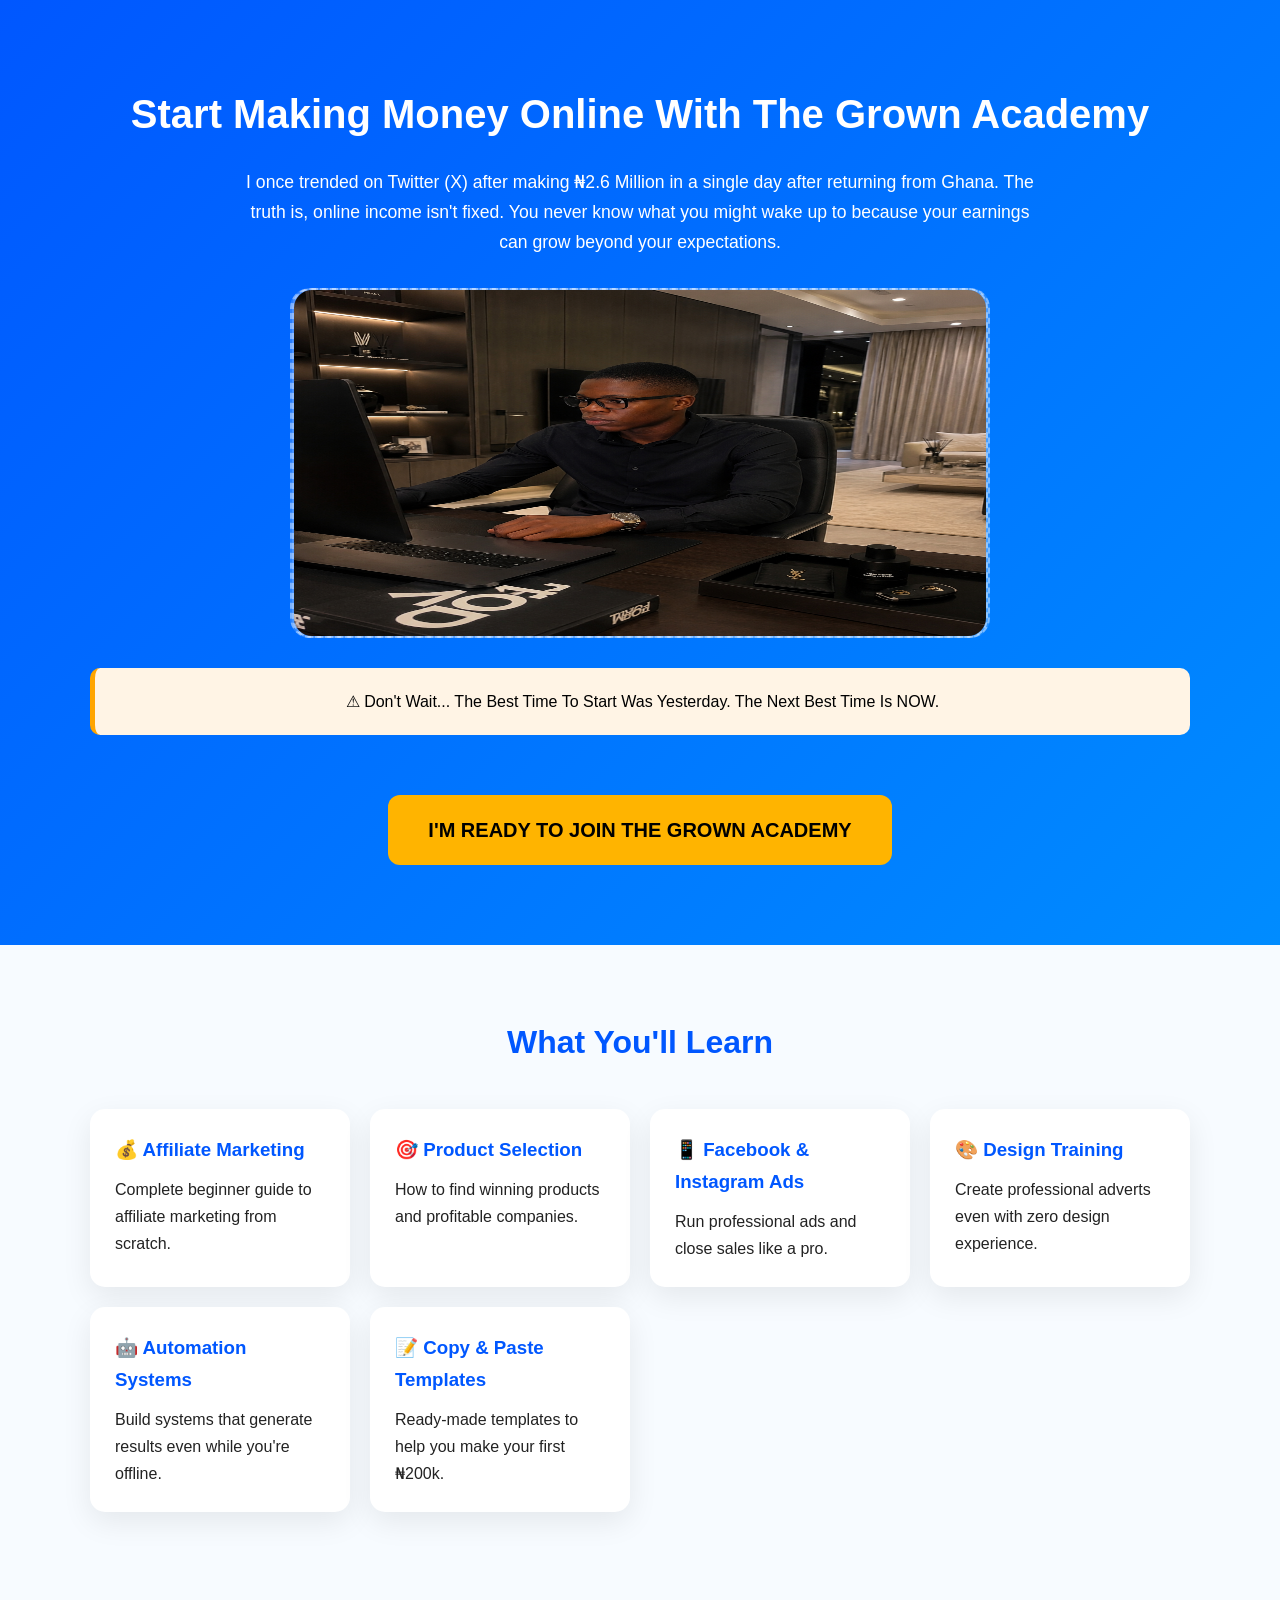
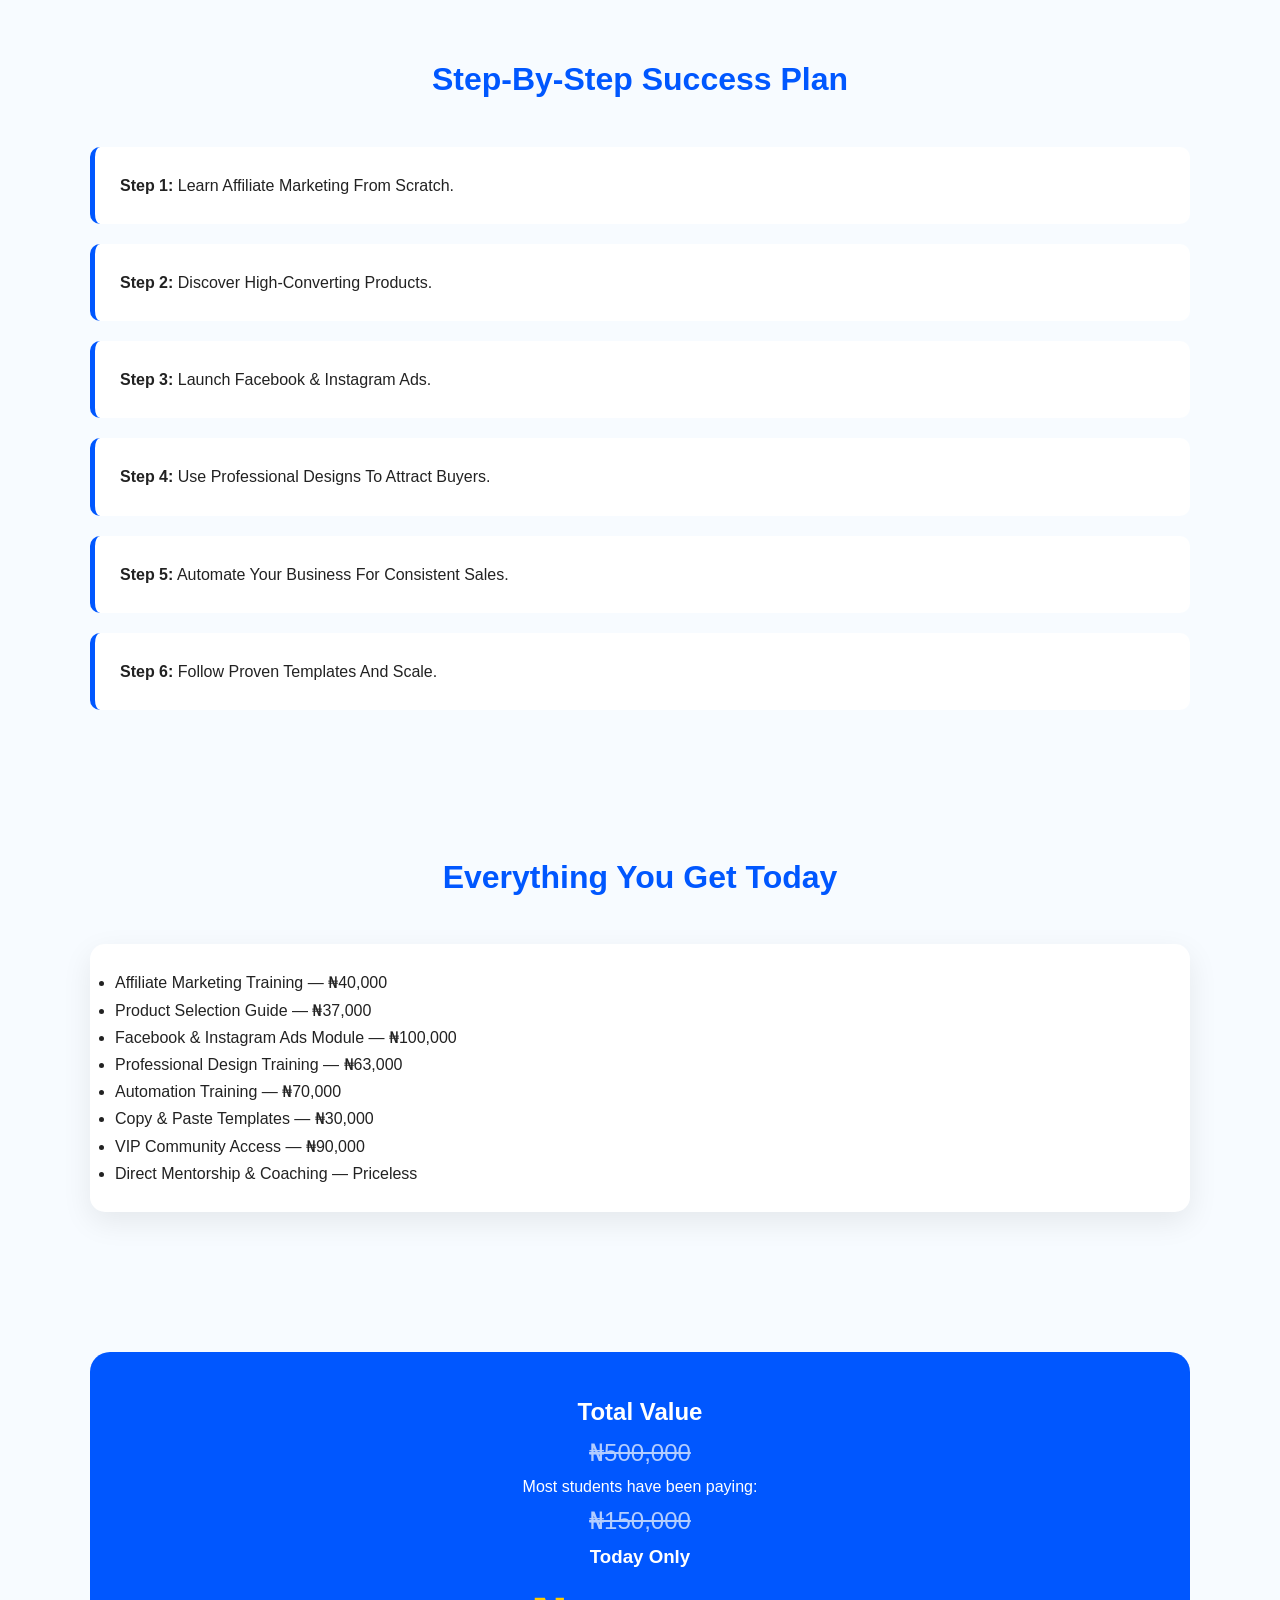
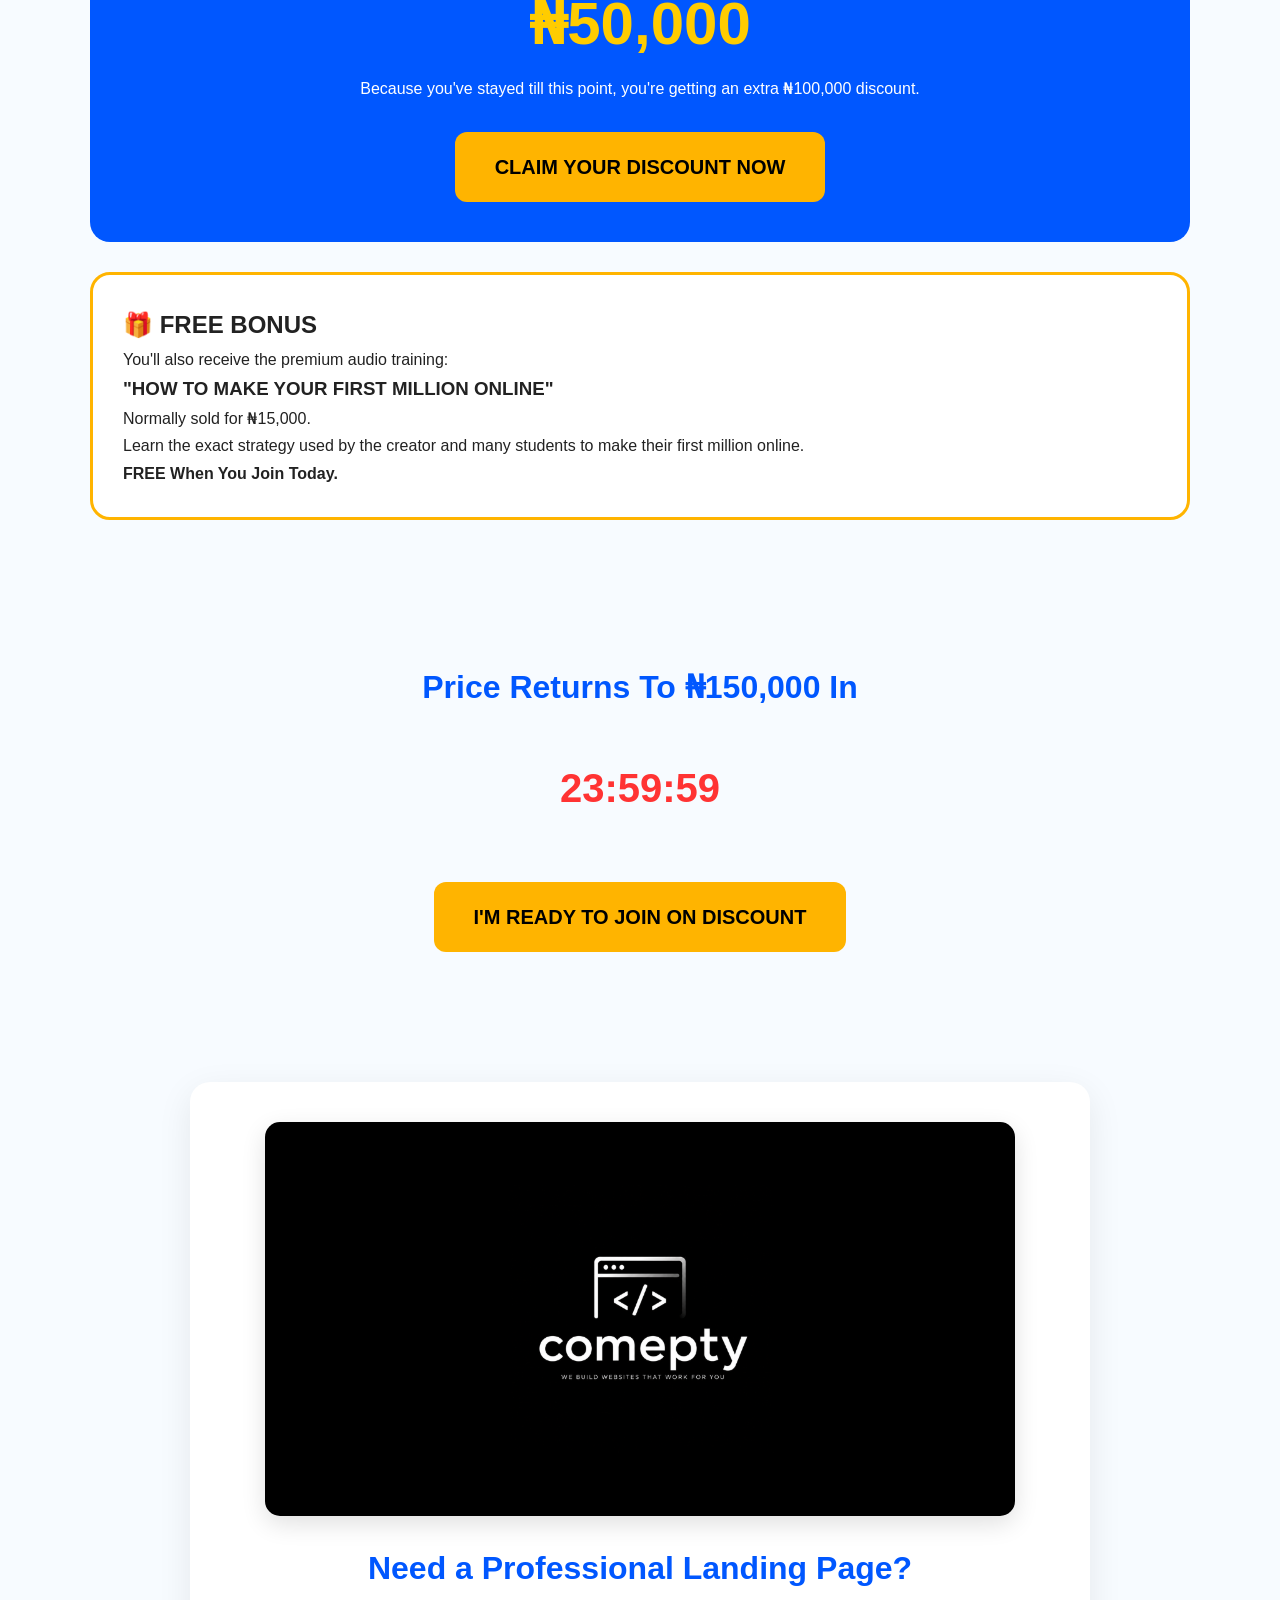
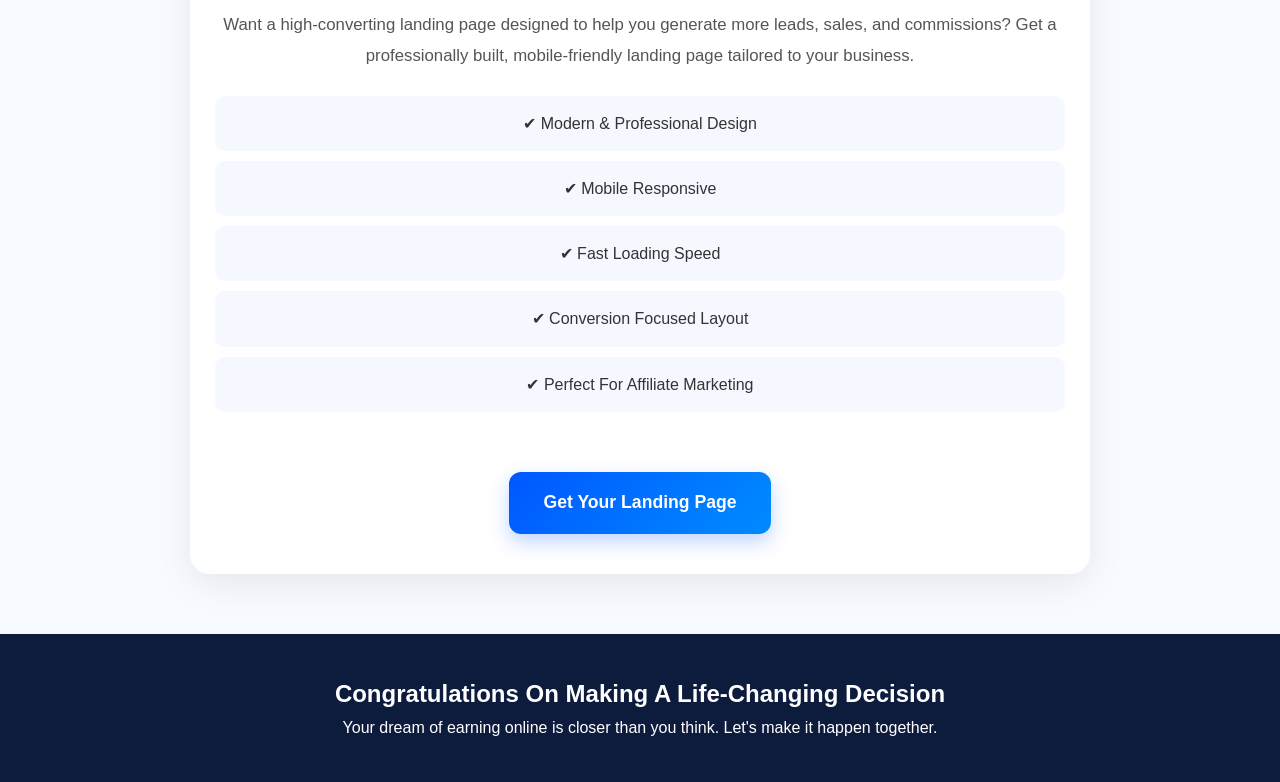
==== index.html @ 27f4f6b1 "Add files via upload" ====
<!DOCTYPE html>
<html lang="en">
<head>
<meta charset="UTF-8">
<meta name="viewport" content="width=device-width, initial-scale=1.0">

<link rel="icon" type="image/png" href="icon.jpeg">

<meta name="description" content="Join The Grown Academy and learn affiliate marketing, Facebook ads, automation, design, and online business strategies from scratch. Get expert mentorship, proven templates, and exclusive bonuses to help you start making money online.">

<title>The Grown Academy</title>

<style>
*{
    margin:0;
    padding:0;
    box-sizing:border-box;
    font-family:Arial, Helvetica, sans-serif;
}

body{
    background:#f7fbff;
    color:#222;
    line-height:1.7;
}

.container{
    width:90%;
    max-width:1100px;
    margin:auto;
}

.hero{
    background:linear-gradient(135deg,#0057ff,#008cff);
    color:white;
    text-align:center;
    padding:80px 20px;
}

.hero-image{
    width:100%;
    max-width:700px;
    height:350px;
    background:rgba(255,255,255,.15);
    border:2px dashed rgba(255,255,255,.4);
    border-radius:20px;
    margin:30px auto;
    display:flex;
    align-items:center;
    justify-content:center;
    font-size:20px;
}

.hero h1{
    font-size:2.5rem;
    margin-bottom:20px;
}

.hero p{
    font-size:1.1rem;
    max-width:800px;
    margin:auto;
}

.cta-btn{
    display:inline-block;
    background:#ffb400;
    color:#000;
    padding:18px 40px;
    font-weight:bold;
    font-size:20px;
    border-radius:12px;
    text-decoration:none;
    margin-top:30px;
    transition:.3s;
}

.cta-btn:hover{
    transform:translateY(-3px);
}

.section{
    padding:70px 0;
}

.section-title{
    text-align:center;
    font-size:2rem;
    color:#0057ff;
    margin-bottom:40px;
}

.learn-grid{
    display:grid;
    grid-template-columns:repeat(auto-fit,minmax(250px,1fr));
    gap:20px;
}

.card{
    background:white;
    padding:25px;
    border-radius:15px;
    box-shadow:0 10px 30px rgba(0,0,0,.08);
}

.card h3{
    color:#0057ff;
    margin-bottom:10px;
}

.steps{
    display:grid;
    gap:20px;
}

.step{
    background:white;
    padding:25px;
    border-left:5px solid #0057ff;
    border-radius:10px;
}

.price-box{
    background:#0057ff;
    color:white;
    padding:40px;
    border-radius:20px;
    text-align:center;
}

.old-price{
    text-decoration:line-through;
    opacity:.7;
    font-size:24px;
}

.new-price{
    font-size:60px;
    font-weight:bold;
    color:#ffcc00;
}

.bonus{
    background:white;
    border:3px solid #ffb400;
    padding:30px;
    border-radius:20px;
    margin-top:30px;
}

.countdown{
    font-size:40px;
    font-weight:bold;
    color:#ff3333;
    text-align:center;
    margin-top:20px;
}

.warning{
    background:#fff4e5;
    border-left:5px solid orange;
    padding:20px;
    margin:30px 0;
    border-radius:10px;
    color: black;
}

footer{
    background:#0d1b3d;
    color:white;
    text-align:center;
    padding:40px 20px;
}

@media(max-width:768px){
    .hero h1{
        font-size:2rem;
    }

    .new-price{
        font-size:45px;
    }

    .cta-btn{
        width:100%;
    }
}



/* Landing Page Service Section */

.landing-page-service{
    background:#fff;
    padding:40px 25px;
    margin:60px auto;
    max-width:900px;
    border-radius:20px;
    text-align:center;
    box-shadow:0 10px 35px rgba(0,0,0,.08);
}

.service-image{
    width:100%;
    max-width:750px;
    display:block;
    margin:0 auto 25px;
    border-radius:15px;
    box-shadow:0 8px 25px rgba(0,0,0,.12);
}

.landing-page-service h2{
    font-size:2rem;
    color:#0057ff;
    margin-bottom:15px;
    font-weight:700;
}

.landing-page-service p{
    font-size:1.05rem;
    color:#555;
    line-height:1.8;
    margin-bottom:25px;
}

.landing-page-service ul{
    list-style:none;
    padding:0;
    margin:0 0 30px;
}

.landing-page-service ul li{
    background:#f5f9ff;
    margin:10px 0;
    padding:14px;
    border-radius:10px;
    color:#333;
    font-weight:500;
}

.landing-page-service .cta-btn{
    display:inline-block;
    background:linear-gradient(135deg,#0057ff,#008cff);
    color:#fff;
    text-decoration:none;
    padding:16px 35px;
    border-radius:12px;
    font-size:1.1rem;
    font-weight:700;
    transition:0.3s ease;
    box-shadow:0 8px 20px rgba(0,87,255,.25);
}

.landing-page-service .cta-btn:hover{
    transform:translateY(-4px);
    box-shadow:0 12px 30px rgba(0,87,255,.35);
}

@media (max-width:768px){

    .landing-page-service{
        padding:30px 20px;
        margin:40px 15px;
    }

    .landing-page-service h2{
        font-size:1.6rem;
    }

    .landing-page-service p{
        font-size:1rem;
    }

    .landing-page-service .cta-btn{
        width:100%;
        padding:18px;
    }
}
</style>
</head>
<body>

<section class="hero">
<div class="container">

<h1>Start Making Money Online With The Grown Academy</h1>

<p>
I once trended on Twitter (X) after making ₦2.6 Million in a single day after returning from Ghana.
The truth is, online income isn't fixed. You never know what you might wake up to because your earnings can grow beyond your expectations.
</p>

<div class="hero-image">
    <img class="hero-image" src="hispic.png" alt=""></img>
</div>

<div class="warning">
⚠ Don't Wait... The Best Time To Start Was Yesterday. The Next Best Time Is NOW.
</div>

<a href="https://selar.com/p/k4gk?affiliate=i2pi" class="cta-btn">
I'M READY TO JOIN THE GROWN ACADEMY
</a>

</div>
</section>

<section class="section">
<div class="container">

<h2 class="section-title">What You'll Learn</h2>

<div class="learn-grid">

<div class="card">
<h3>💰 Affiliate Marketing</h3>
<p>Complete beginner guide to affiliate marketing from scratch.</p>
</div>

<div class="card">
<h3>🎯 Product Selection</h3>
<p>How to find winning products and profitable companies.</p>
</div>

<div class="card">
<h3>📱 Facebook & Instagram Ads</h3>
<p>Run professional ads and close sales like a pro.</p>
</div>

<div class="card">
<h3>🎨 Design Training</h3>
<p>Create professional adverts even with zero design experience.</p>
</div>

<div class="card">
<h3>🤖 Automation Systems</h3>
<p>Build systems that generate results even while you're offline.</p>
</div>

<div class="card">
<h3>📝 Copy & Paste Templates</h3>
<p>Ready-made templates to help you make your first ₦200k.</p>
</div>

</div>

</div>
</section>

<section class="section">
<div class="container">

<h2 class="section-title">Step-By-Step Success Plan</h2>

<div class="steps">

<div class="step">
<strong>Step 1:</strong> Learn Affiliate Marketing From Scratch.
</div>

<div class="step">
<strong>Step 2:</strong> Discover High-Converting Products.
</div>

<div class="step">
<strong>Step 3:</strong> Launch Facebook & Instagram Ads.
</div>

<div class="step">
<strong>Step 4:</strong> Use Professional Designs To Attract Buyers.
</div>

<div class="step">
<strong>Step 5:</strong> Automate Your Business For Consistent Sales.
</div>

<div class="step">
<strong>Step 6:</strong> Follow Proven Templates And Scale.
</div>

</div>

</div>
</section>











<section class="section">
<div class="container">

<h2 class="section-title">Everything You Get Today</h2>

<div class="card">
<ul>
<li>Affiliate Marketing Training — ₦40,000</li>
<li>Product Selection Guide — ₦37,000</li>
<li>Facebook & Instagram Ads Module — ₦100,000</li>
<li>Professional Design Training — ₦63,000</li>
<li>Automation Training — ₦70,000</li>
<li>Copy & Paste Templates — ₦30,000</li>
<li>VIP Community Access — ₦90,000</li>
<li>Direct Mentorship & Coaching — Priceless</li>
</ul>
</div>

</div>
</section>

<section class="section">
<div class="container">

<div class="price-box">

<h2>Total Value</h2>

<p class="old-price">₦500,000</p>

<p>
Most students have been paying:
</p>

<p class="old-price">₦150,000</p>

<h3>Today Only</h3>

<div class="new-price">
₦50,000
</div>

<p>
Because you've stayed till this point, you're getting an extra ₦100,000 discount.
</p>

<a href="https://selar.com/p/k4gk?affiliate=i2pi" class="cta-btn">
CLAIM YOUR DISCOUNT NOW
</a>

</div>

<div class="bonus">

<h2>🎁 FREE BONUS</h2>

<p>
You'll also receive the premium audio training:
</p>

<h3>"HOW TO MAKE YOUR FIRST MILLION ONLINE"</h3>

<p>
Normally sold for ₦15,000.
</p>

<p>
Learn the exact strategy used by the creator and many students to make their first million online.
</p>

<p><strong>FREE When You Join Today.</strong></p>

</div>

</div>
</section>

<section class="section">
<div class="container">

<h2 class="section-title">Price Returns To ₦150,000 In</h2>

<div class="countdown" id="countdown">
00:00:00
</div>

<div style="text-align:center;margin-top:30px;">

<a href="https://selar.com/p/k4gk?affiliate=i2pi" class="cta-btn">
I'M READY TO JOIN ON DISCOUNT
</a>

</div>

</div>
</section>






<!-- Landing Page Service Advertisement -->

<section class="landing-page-service">

    <img src="landing page.png" alt="Landing Page Preview" class="service-image">

    <h2>Need a Professional Landing Page?</h2>

    <p>
        Want a high-converting landing page designed to help you generate
        more leads, sales, and commissions? Get a professionally built,
        mobile-friendly landing page tailored to your business.
    </p>

    <ul>
        <li>✔ Modern & Professional Design</li>
        <li>✔ Mobile Responsive</li>
        <li>✔ Fast Loading Speed</li>
        <li>✔ Conversion Focused Layout</li>
        <li>✔ Perfect For Affiliate Marketing</li>
    </ul>

    <a href="https://comepty-official.github.io/Comepty-Portfolio/contact.html" class="cta-btn">
        Get Your Landing Page
    </a>

</section>







<footer>

<h2>Congratulations On Making A Life-Changing Decision</h2>

<p>
Your dream of earning online is closer than you think.
Let's make it happen together.
</p>

</footer>

<script>
let time = 86400;

function updateTimer() {
let hours = Math.floor(time / 3600);
let minutes = Math.floor((time % 3600) / 60);
let seconds = time % 60;

document.getElementById("countdown").innerHTML =
String(hours).padStart(2,'0') + ":" +
String(minutes).padStart(2,'0') + ":" +
String(seconds).padStart(2,'0');

if(time > 0){
time--;
}
}

setInterval(updateTimer,1000);
updateTimer();
</script>

</body>
</html>
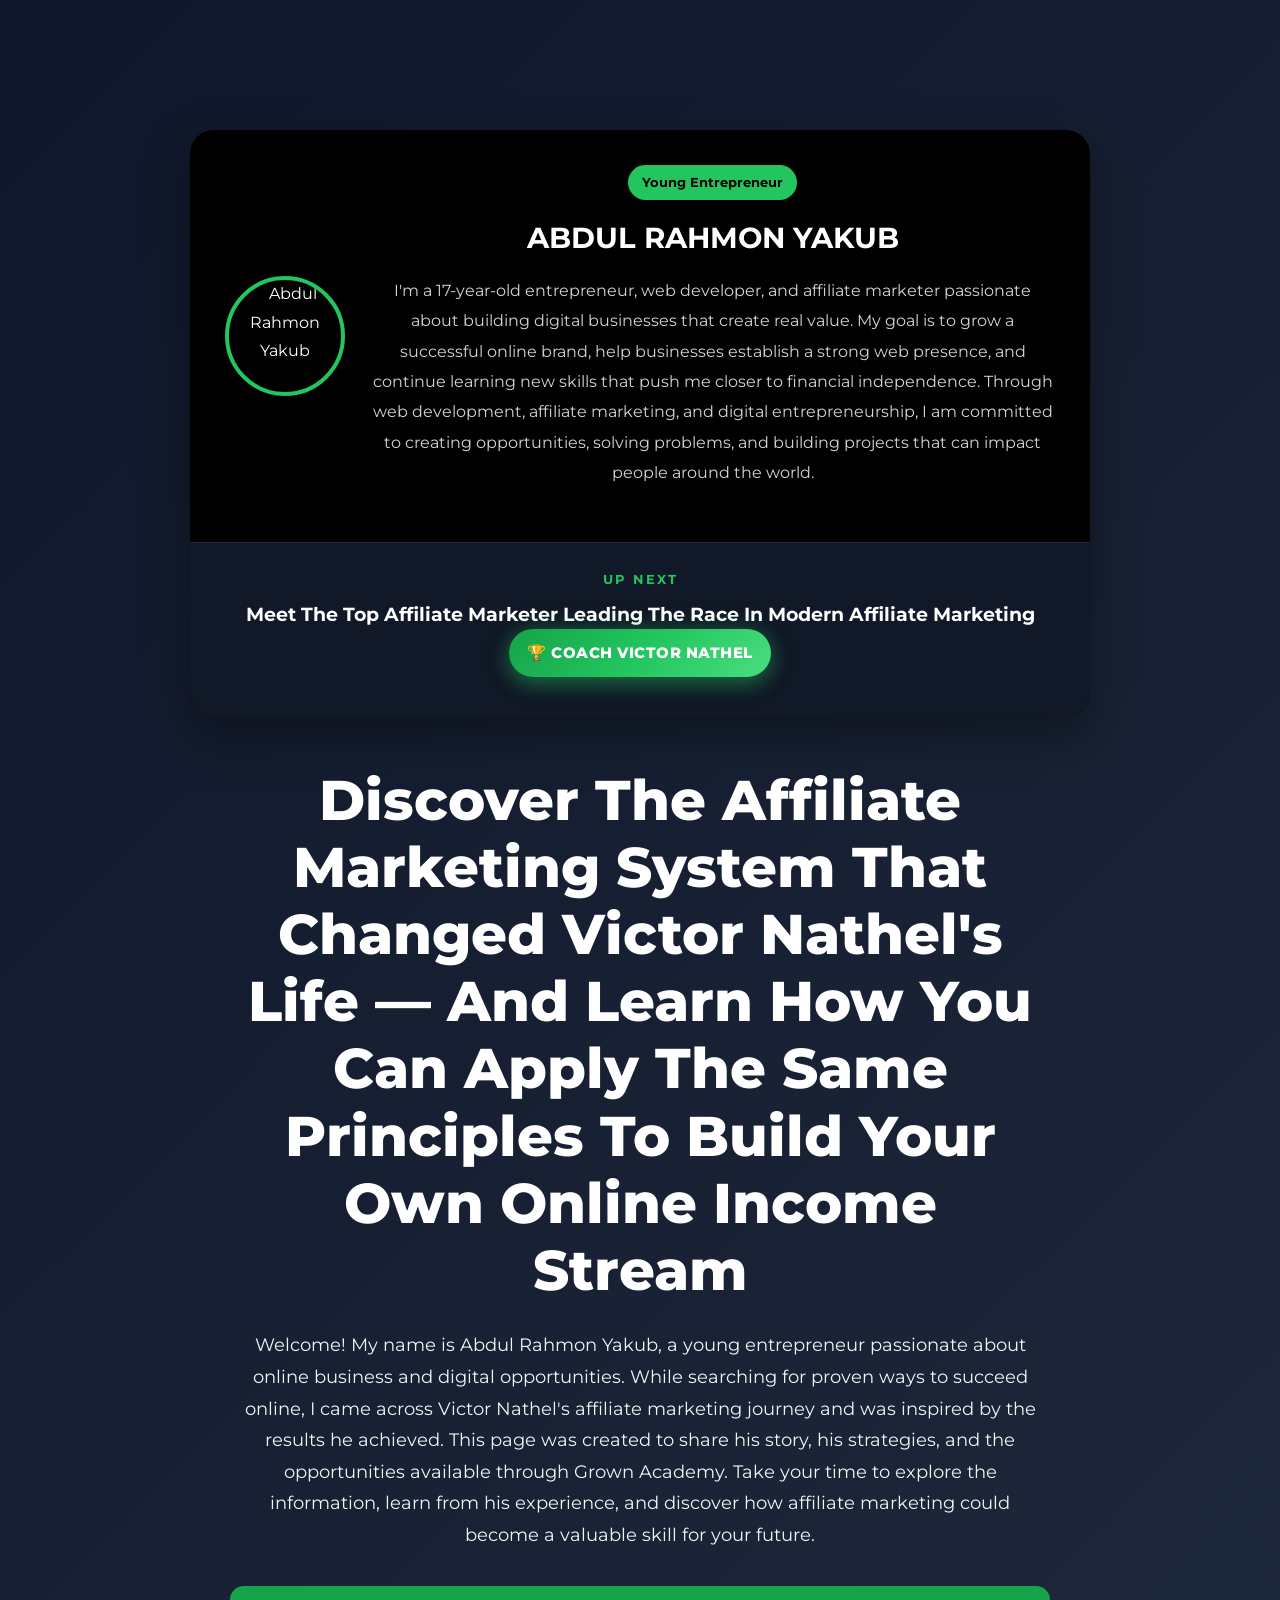
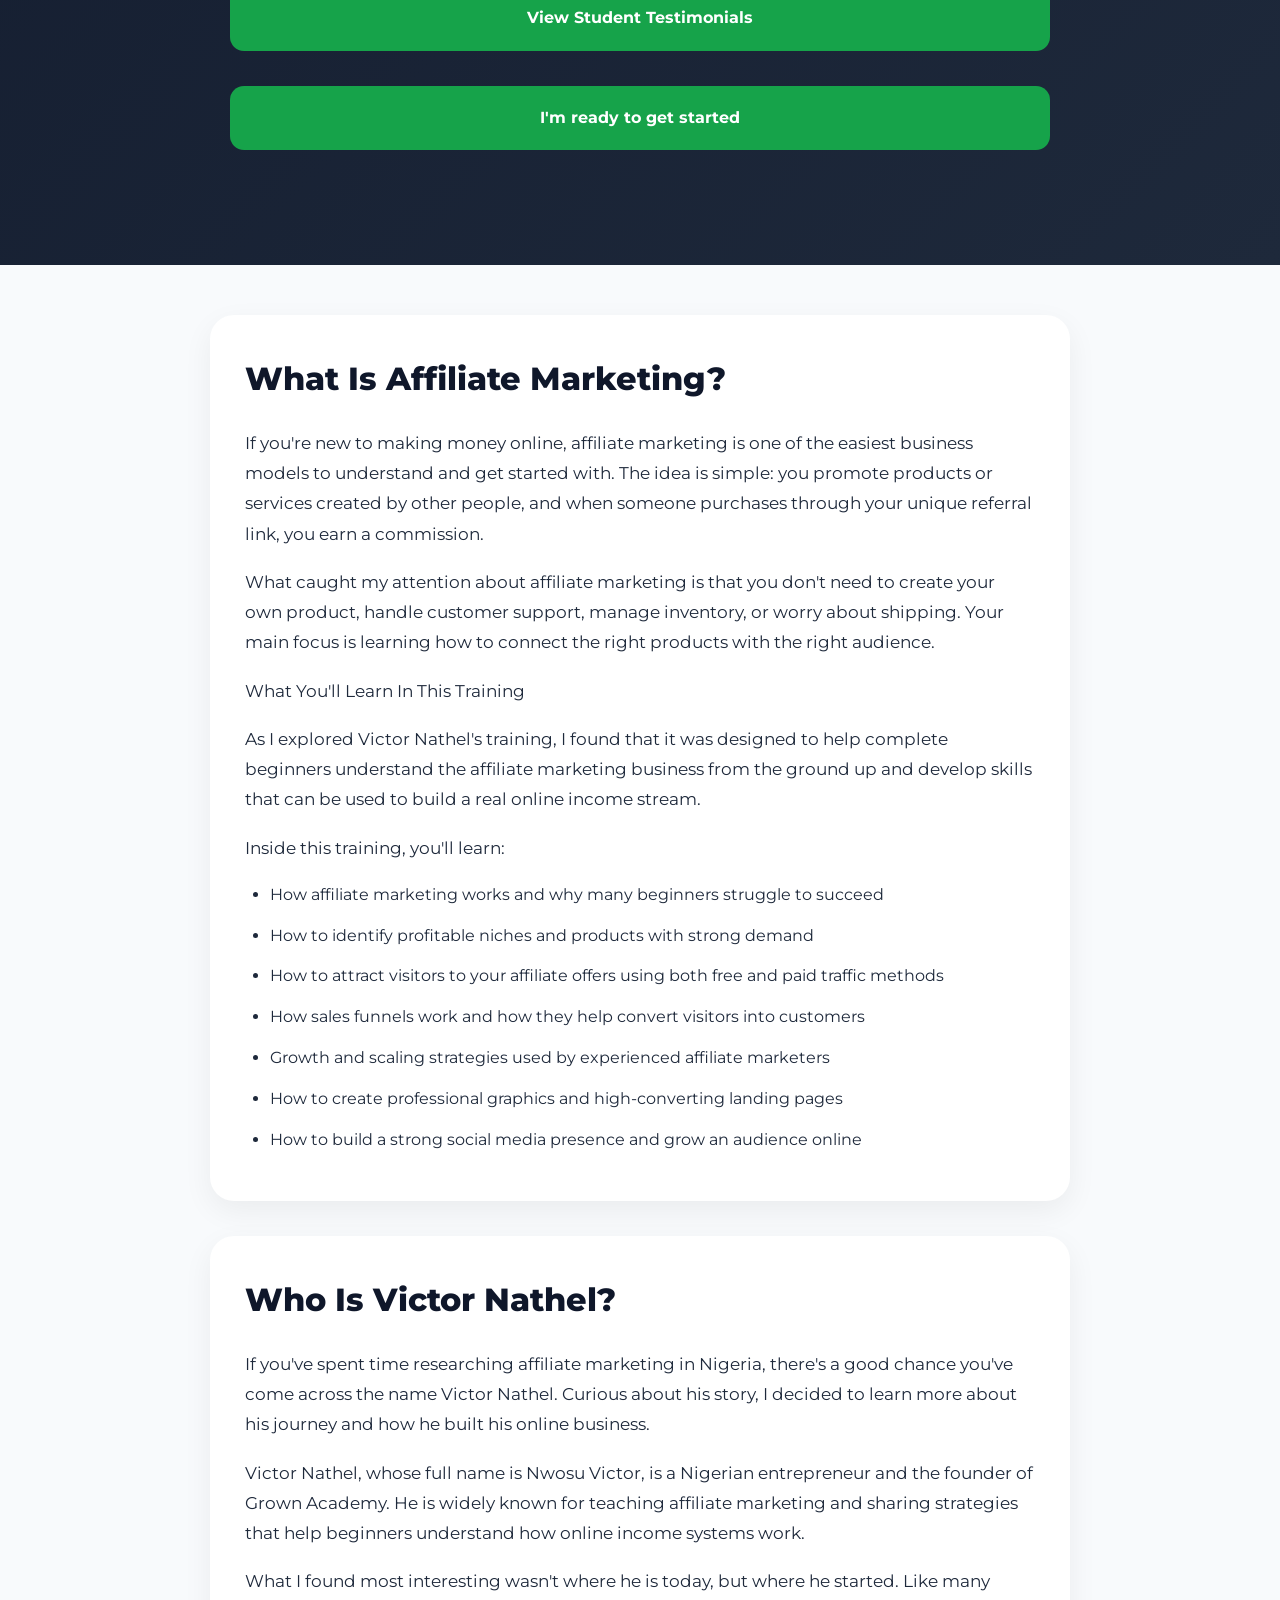
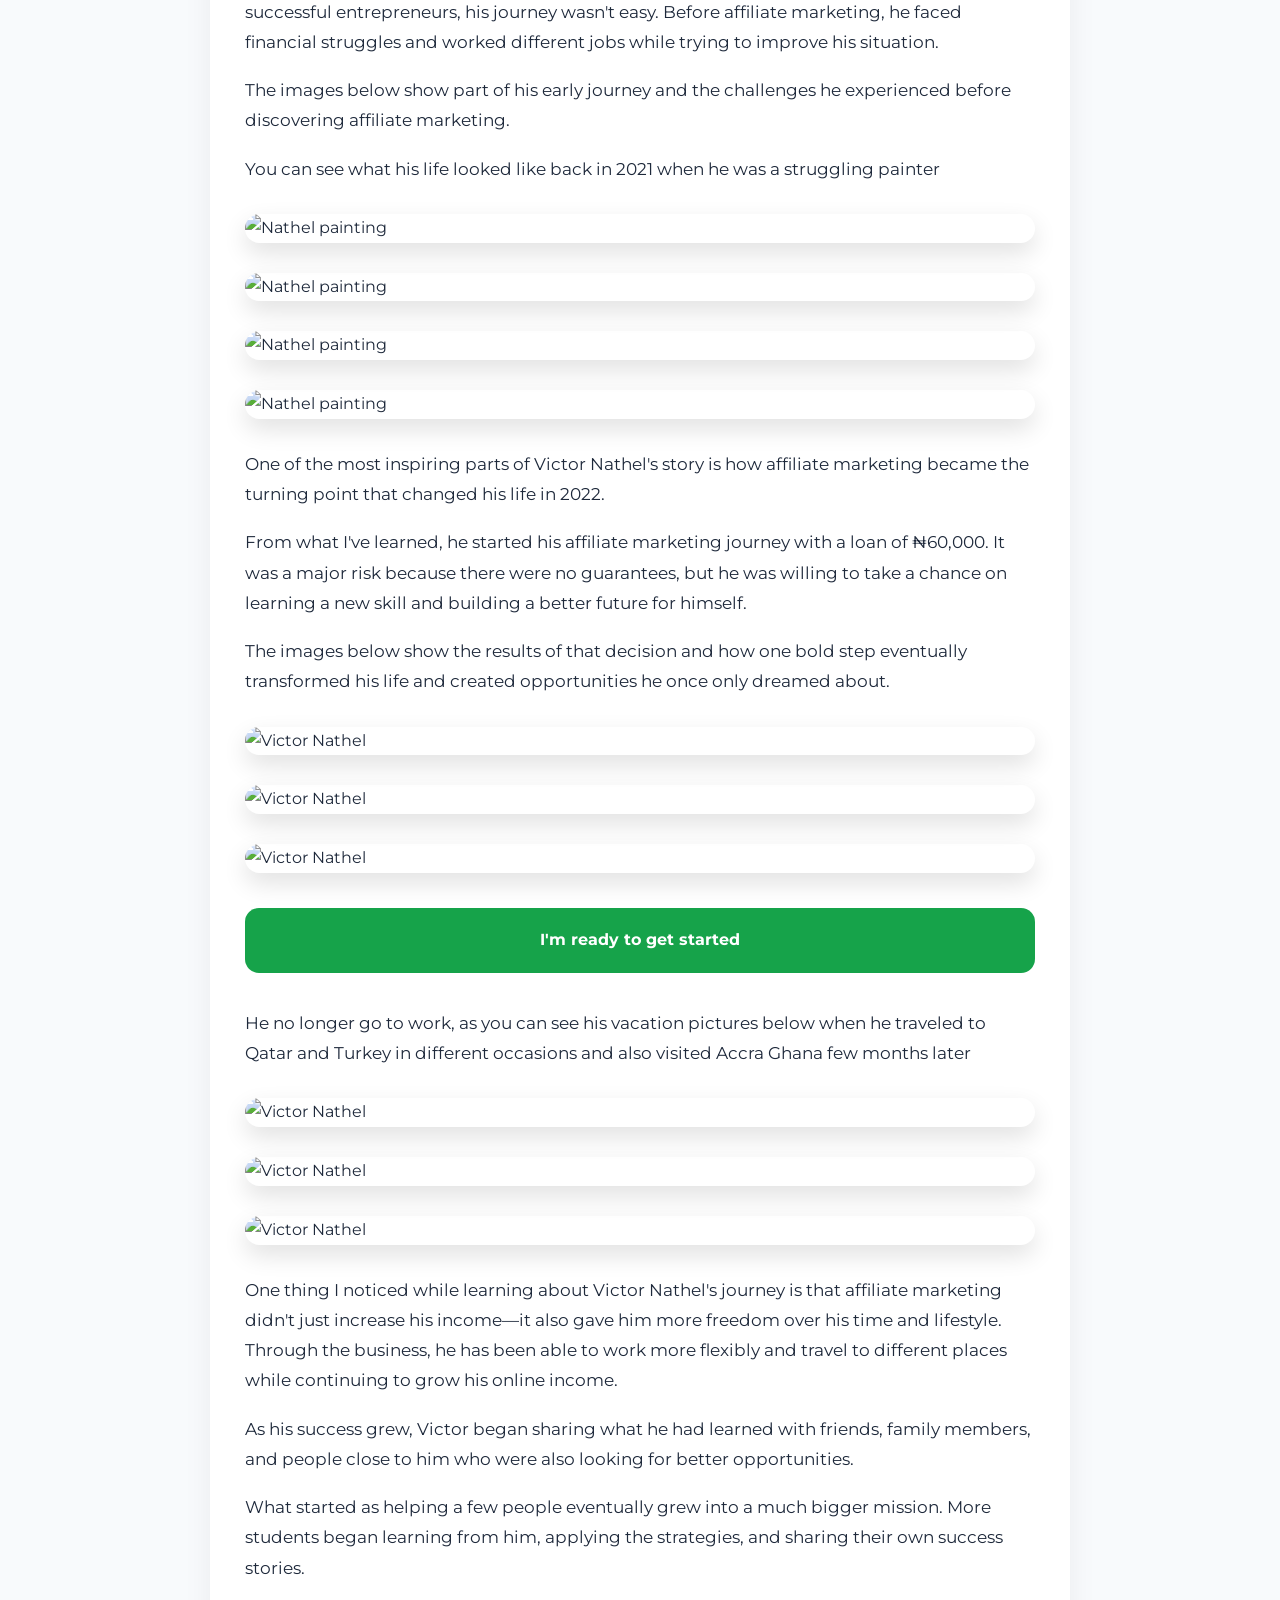
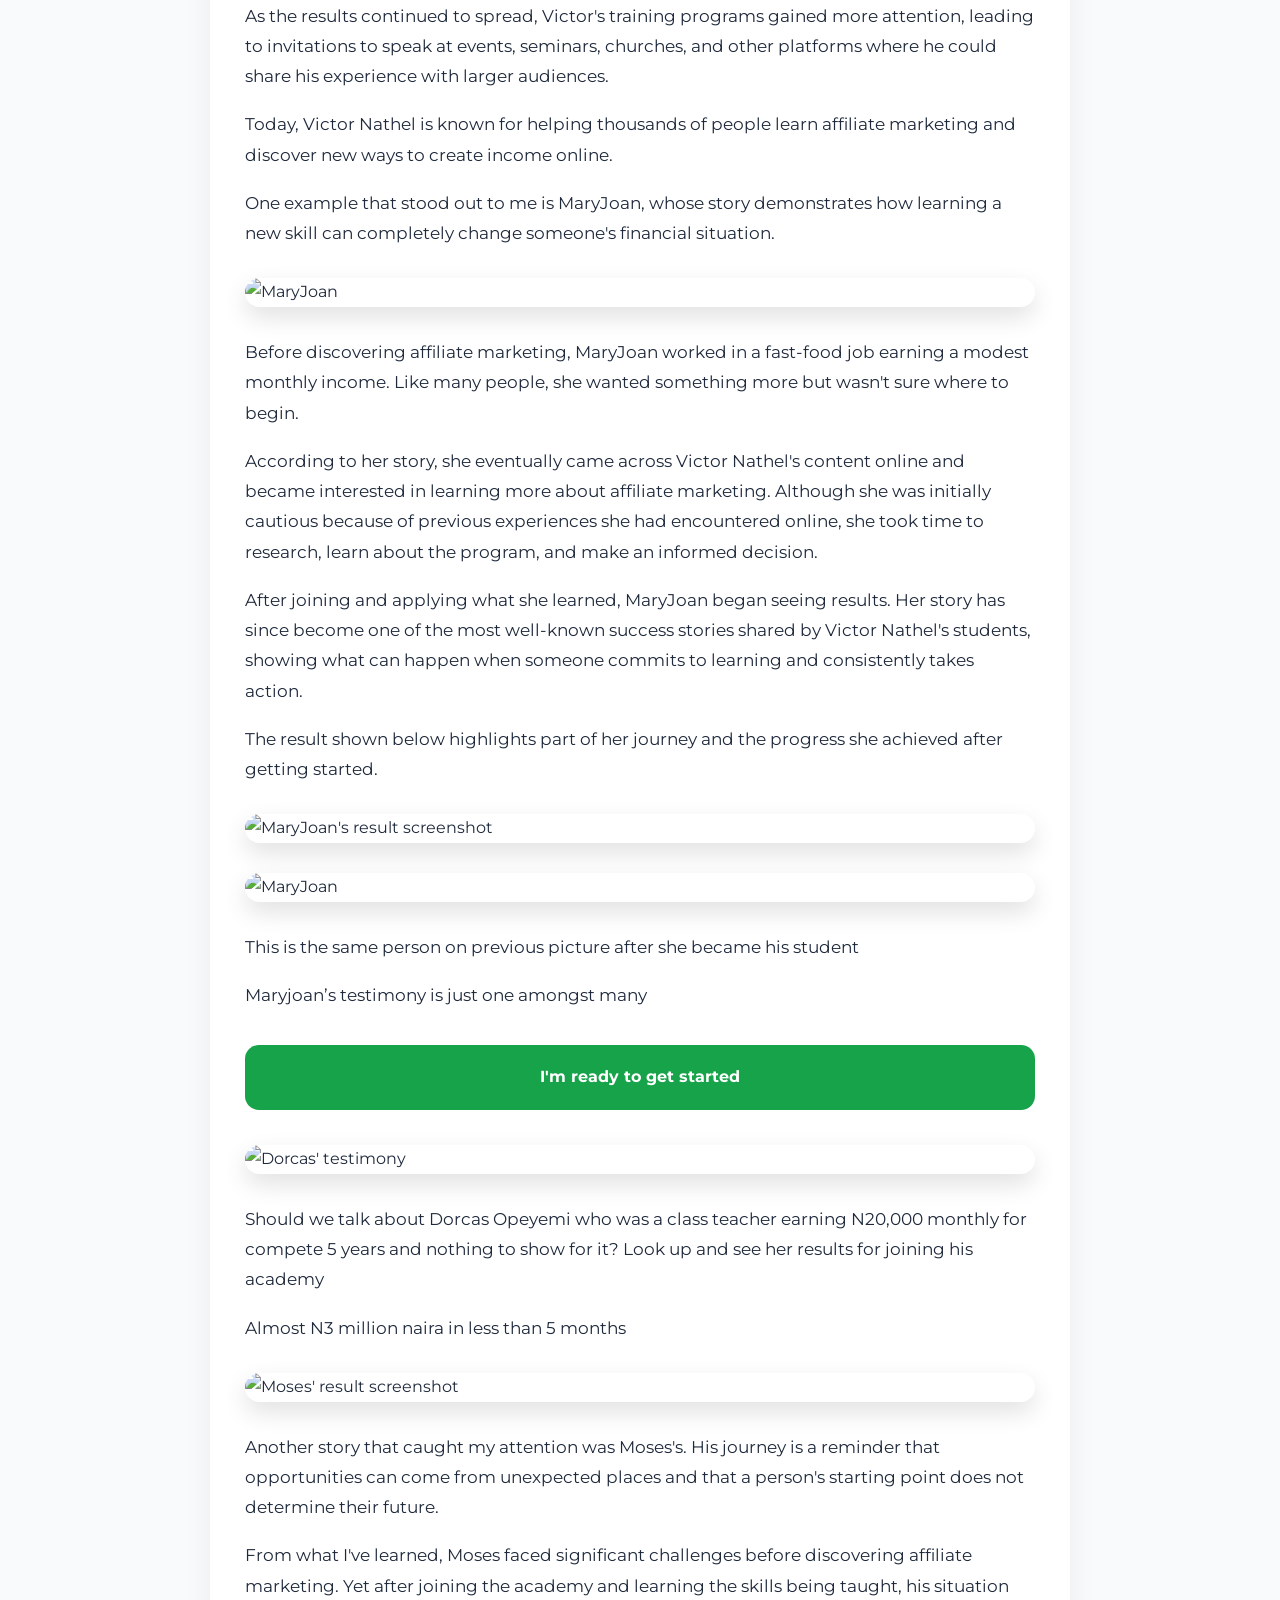
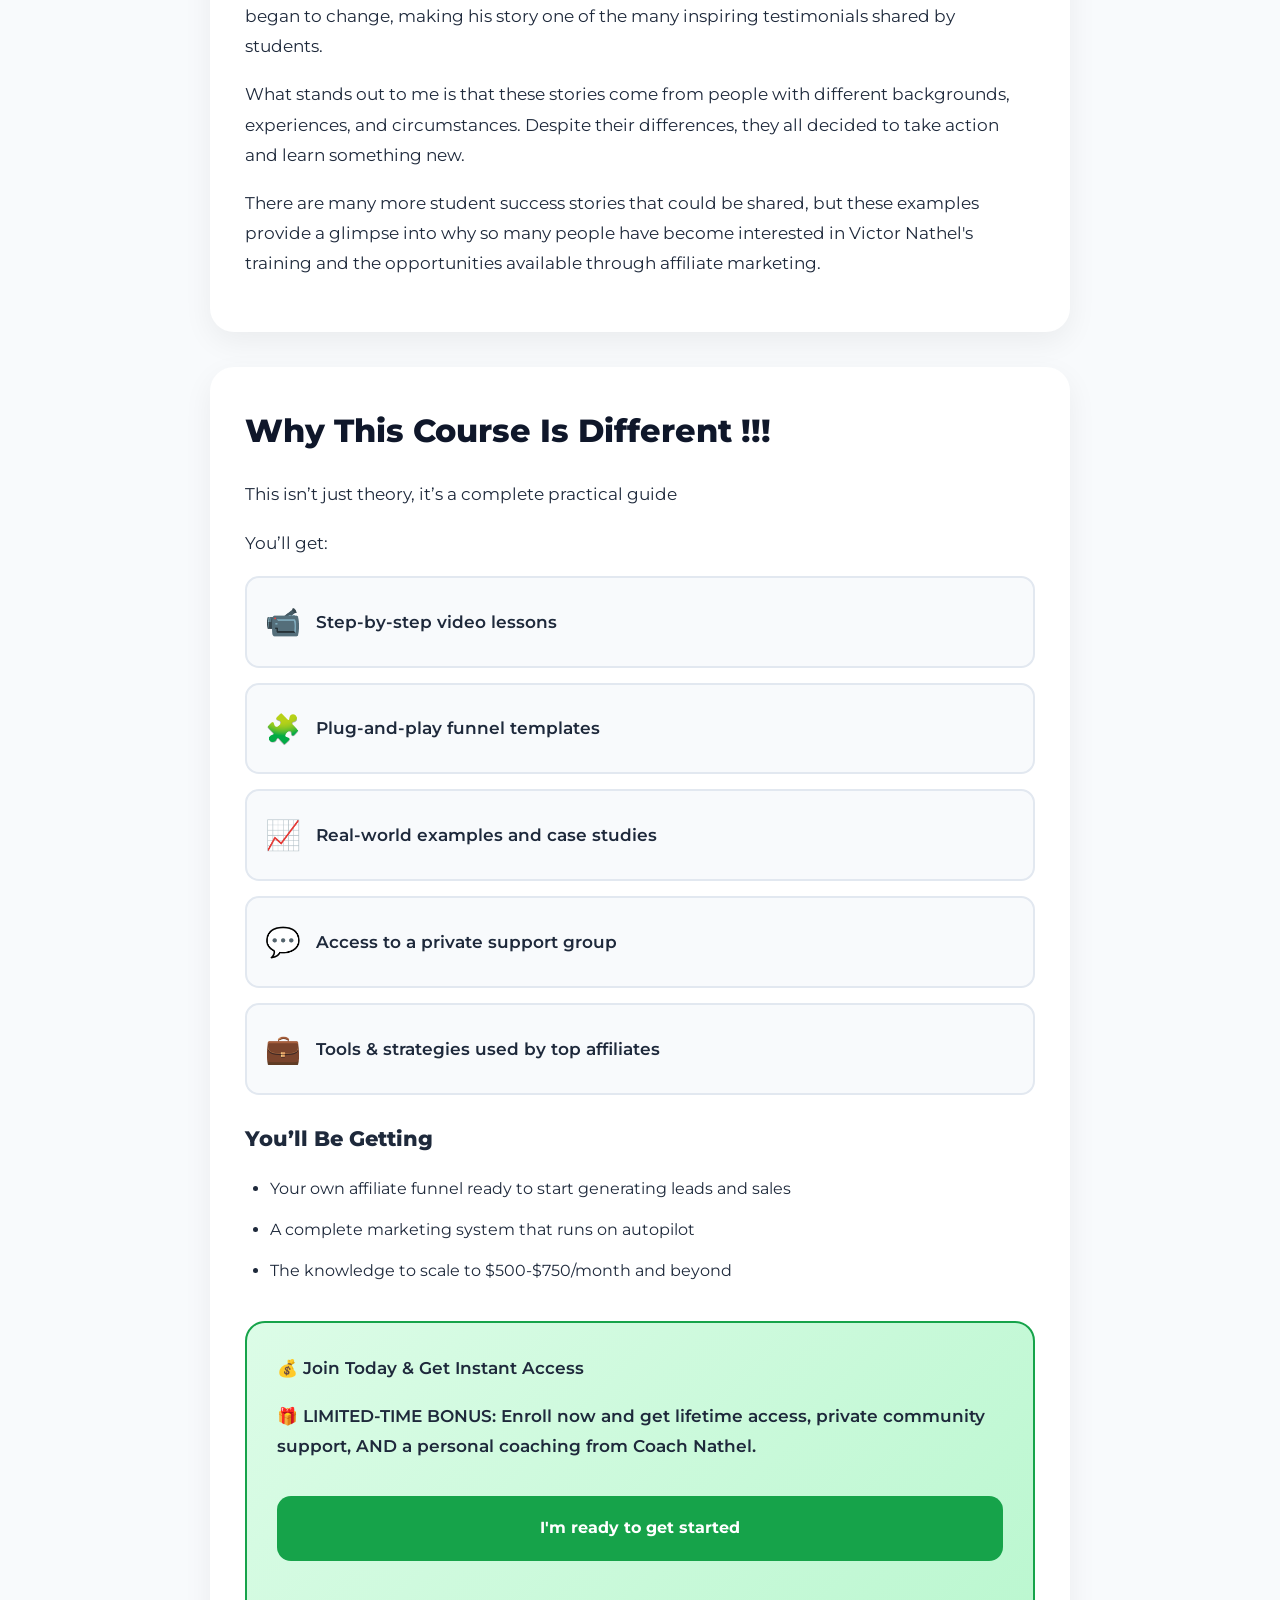
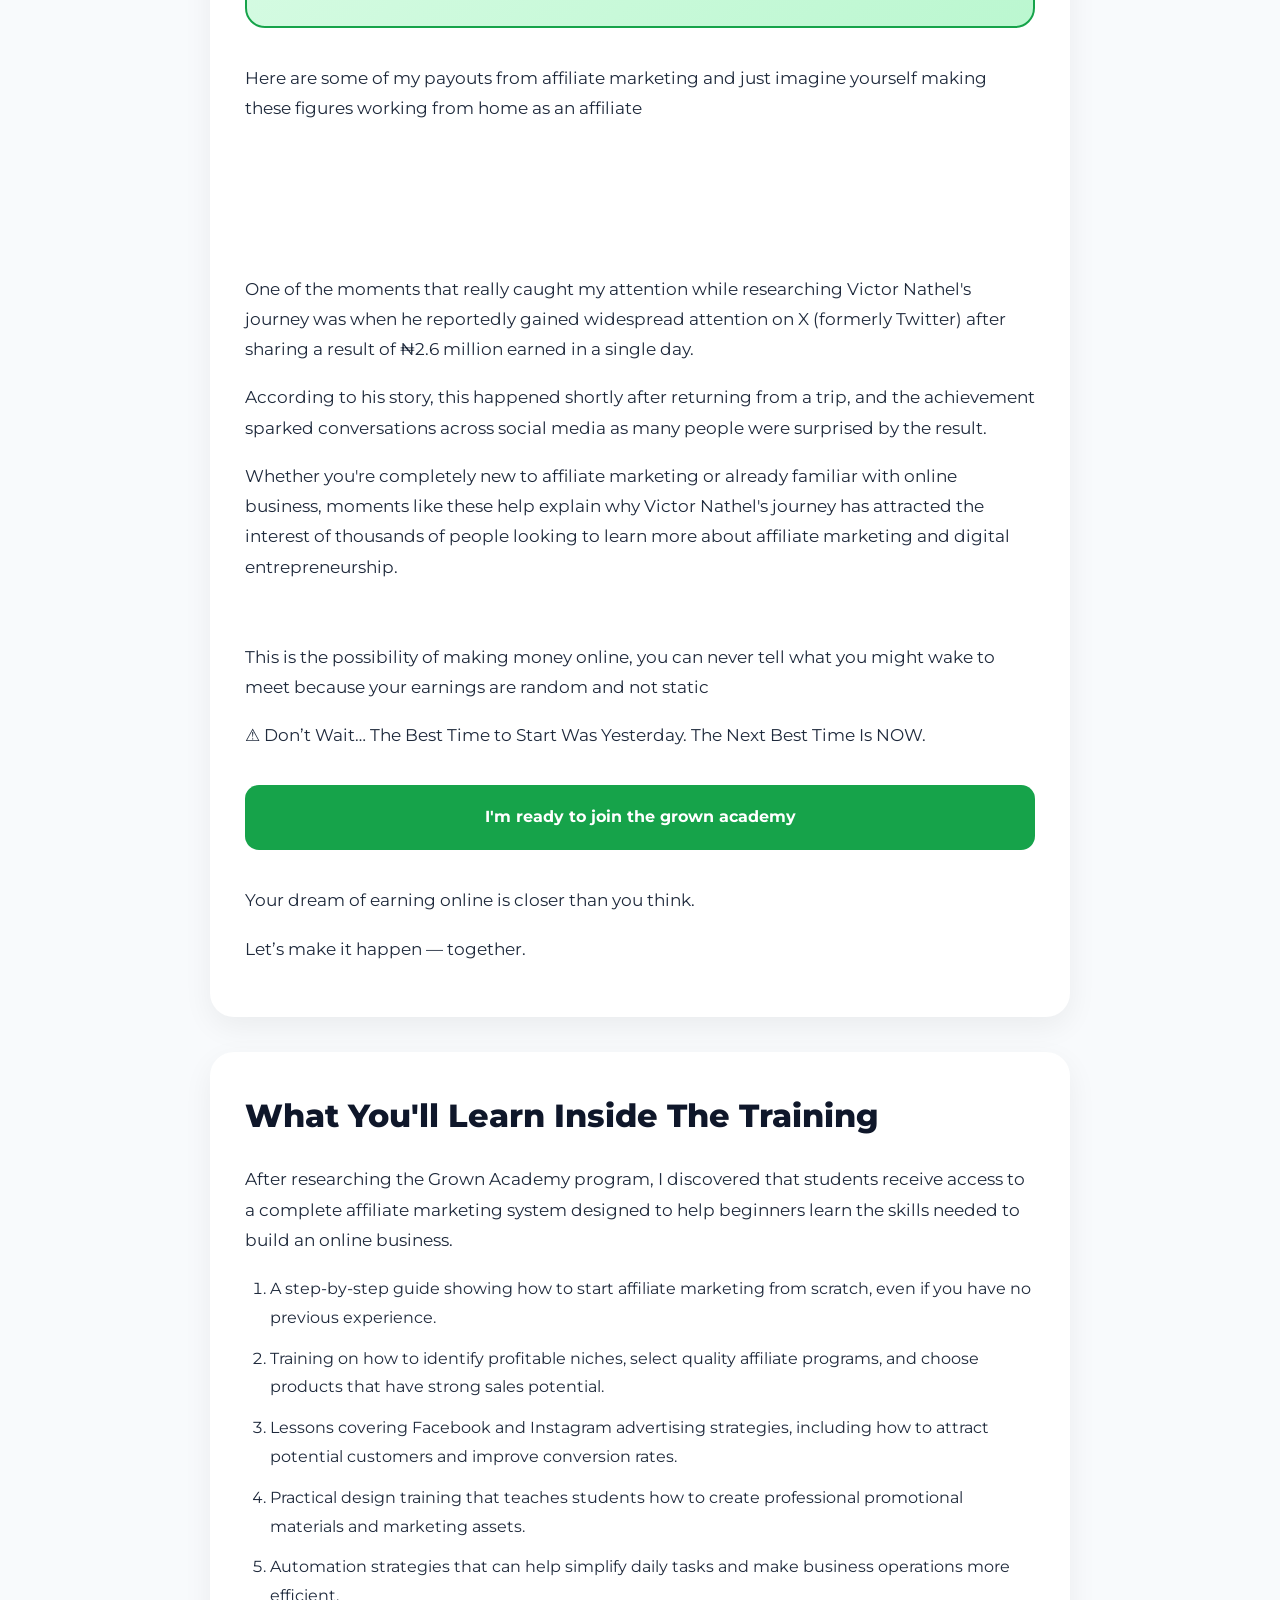
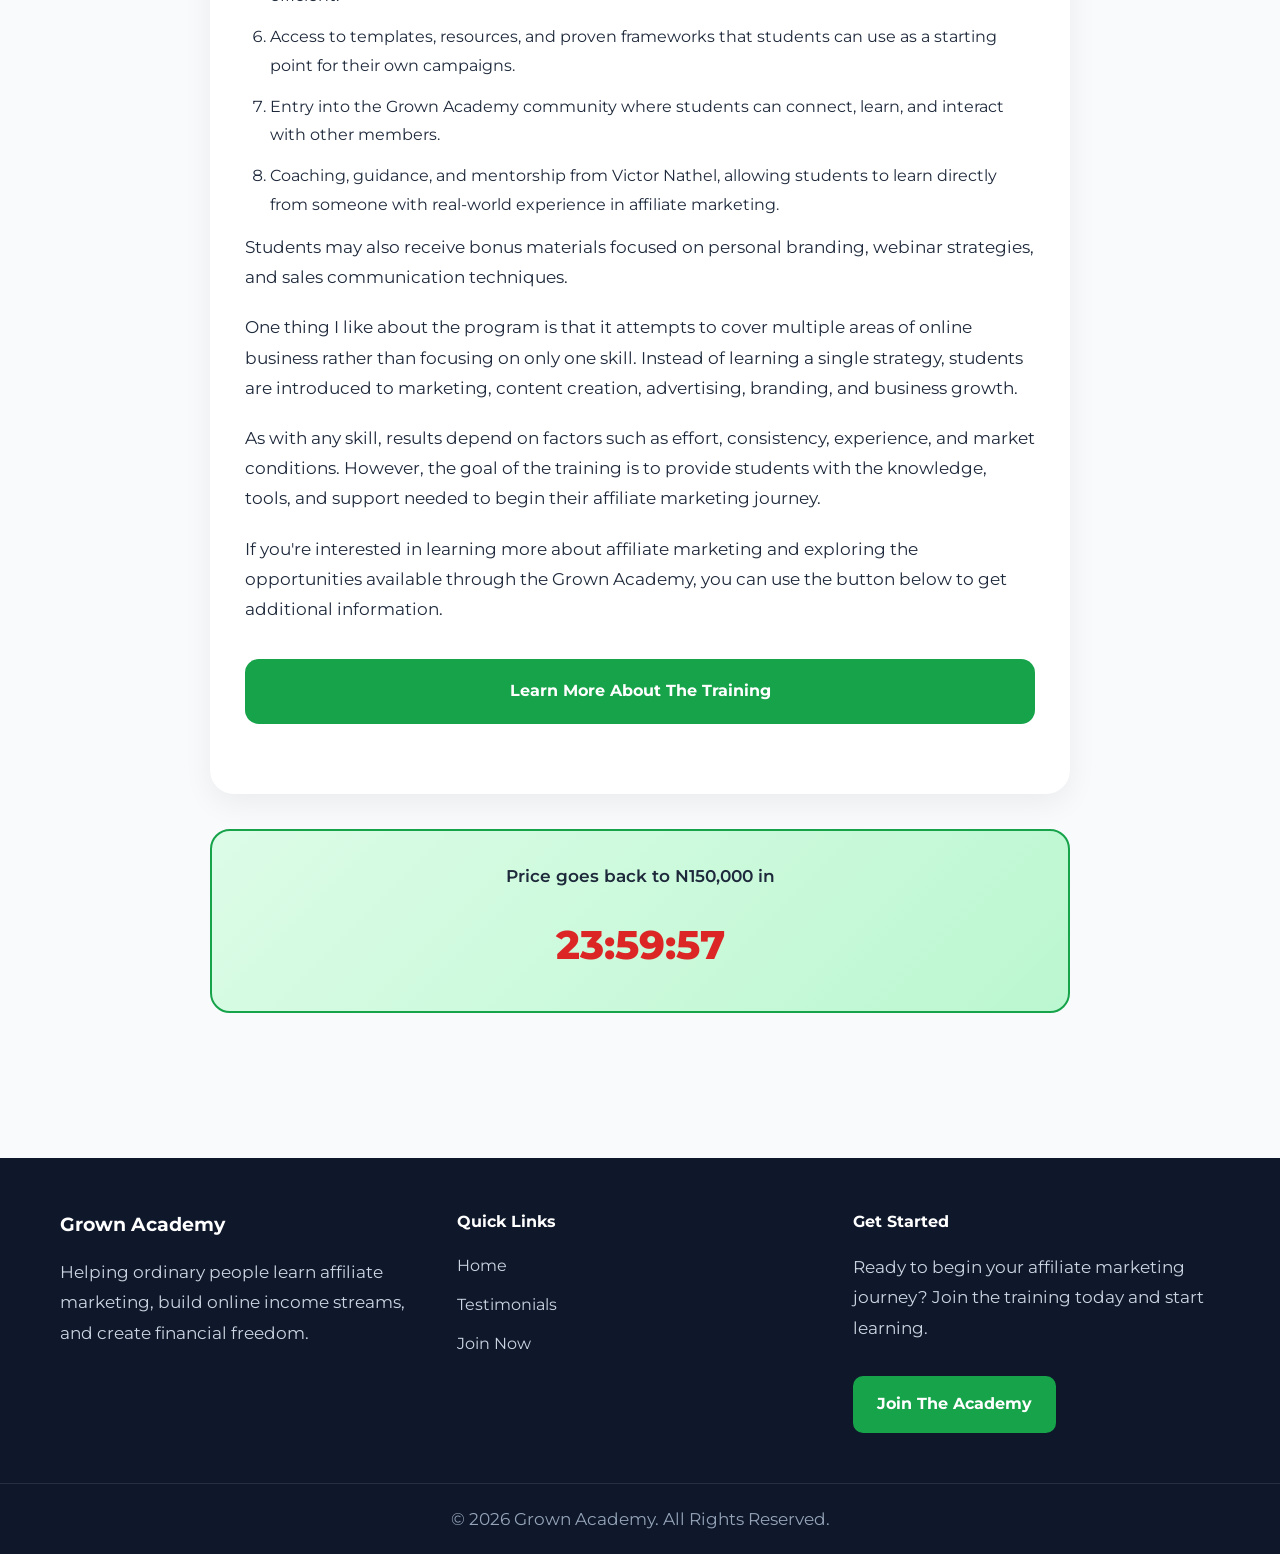
==== commit ca289852: "Add files via upload" ====
--- a/index.html
+++ b/index.html
@@ -1,566 +1,583 @@
 <!DOCTYPE html>
 <html lang="en">
-<head>
-<meta charset="UTF-8">
-<meta name="viewport" content="width=device-width, initial-scale=1.0">
-
-<link rel="icon" type="image/png" href="icon.jpeg">
-
-<meta name="description" content="Join The Grown Academy and learn affiliate marketing, Facebook ads, automation, design, and online business strategies from scratch. Get expert mentorship, proven templates, and exclusive bonuses to help you start making money online.">
-
-<title>The Grown Academy</title>
-
-<style>
-*{
-    margin:0;
-    padding:0;
-    box-sizing:border-box;
-    font-family:Arial, Helvetica, sans-serif;
-}
-
-body{
-    background:#f7fbff;
-    color:#222;
-    line-height:1.7;
-}
-
-.container{
-    width:90%;
-    max-width:1100px;
-    margin:auto;
-}
-
-.hero{
-    background:linear-gradient(135deg,#0057ff,#008cff);
-    color:white;
-    text-align:center;
-    padding:80px 20px;
-}
-
-.hero-image{
-    width:100%;
-    max-width:700px;
-    height:350px;
-    background:rgba(255,255,255,.15);
-    border:2px dashed rgba(255,255,255,.4);
-    border-radius:20px;
-    margin:30px auto;
-    display:flex;
-    align-items:center;
-    justify-content:center;
-    font-size:20px;
-}
-
-.hero h1{
-    font-size:2.5rem;
-    margin-bottom:20px;
-}
-
-.hero p{
-    font-size:1.1rem;
-    max-width:800px;
-    margin:auto;
-}
-
-.cta-btn{
-    display:inline-block;
-    background:#ffb400;
-    color:#000;
-    padding:18px 40px;
-    font-weight:bold;
-    font-size:20px;
-    border-radius:12px;
-    text-decoration:none;
-    margin-top:30px;
-    transition:.3s;
-}
-
-.cta-btn:hover{
-    transform:translateY(-3px);
-}
-
-.section{
-    padding:70px 0;
-}
-
-.section-title{
-    text-align:center;
-    font-size:2rem;
-    color:#0057ff;
-    margin-bottom:40px;
-}
-
-.learn-grid{
-    display:grid;
-    grid-template-columns:repeat(auto-fit,minmax(250px,1fr));
-    gap:20px;
-}
-
-.card{
-    background:white;
-    padding:25px;
-    border-radius:15px;
-    box-shadow:0 10px 30px rgba(0,0,0,.08);
-}
-
-.card h3{
-    color:#0057ff;
-    margin-bottom:10px;
-}
-
-.steps{
-    display:grid;
-    gap:20px;
-}
-
-.step{
-    background:white;
-    padding:25px;
-    border-left:5px solid #0057ff;
-    border-radius:10px;
-}
-
-.price-box{
-    background:#0057ff;
-    color:white;
-    padding:40px;
-    border-radius:20px;
-    text-align:center;
-}
-
-.old-price{
-    text-decoration:line-through;
-    opacity:.7;
-    font-size:24px;
-}
-
-.new-price{
-    font-size:60px;
-    font-weight:bold;
-    color:#ffcc00;
-}
-
-.bonus{
-    background:white;
-    border:3px solid #ffb400;
-    padding:30px;
-    border-radius:20px;
-    margin-top:30px;
-}
-
-.countdown{
-    font-size:40px;
-    font-weight:bold;
-    color:#ff3333;
-    text-align:center;
-    margin-top:20px;
-}
-
-.warning{
-    background:#fff4e5;
-    border-left:5px solid orange;
-    padding:20px;
-    margin:30px 0;
-    border-radius:10px;
-    color: black;
-}
-
-footer{
-    background:#0d1b3d;
-    color:white;
-    text-align:center;
-    padding:40px 20px;
-}
-
-@media(max-width:768px){
-    .hero h1{
-        font-size:2rem;
-    }
-
-    .new-price{
-        font-size:45px;
-    }
-
-    .cta-btn{
-        width:100%;
-    }
-}
-
-
-
-/* Landing Page Service Section */
-
-.landing-page-service{
-    background:#fff;
-    padding:40px 25px;
-    margin:60px auto;
-    max-width:900px;
-    border-radius:20px;
-    text-align:center;
-    box-shadow:0 10px 35px rgba(0,0,0,.08);
-}
-
-.service-image{
-    width:100%;
-    max-width:750px;
-    display:block;
-    margin:0 auto 25px;
-    border-radius:15px;
-    box-shadow:0 8px 25px rgba(0,0,0,.12);
-}
-
-.landing-page-service h2{
-    font-size:2rem;
-    color:#0057ff;
-    margin-bottom:15px;
-    font-weight:700;
-}
-
-.landing-page-service p{
-    font-size:1.05rem;
-    color:#555;
-    line-height:1.8;
-    margin-bottom:25px;
-}
-
-.landing-page-service ul{
-    list-style:none;
-    padding:0;
-    margin:0 0 30px;
-}
-
-.landing-page-service ul li{
-    background:#f5f9ff;
-    margin:10px 0;
-    padding:14px;
-    border-radius:10px;
-    color:#333;
-    font-weight:500;
-}
-
-.landing-page-service .cta-btn{
-    display:inline-block;
-    background:linear-gradient(135deg,#0057ff,#008cff);
-    color:#fff;
-    text-decoration:none;
-    padding:16px 35px;
-    border-radius:12px;
-    font-size:1.1rem;
-    font-weight:700;
-    transition:0.3s ease;
-    box-shadow:0 8px 20px rgba(0,87,255,.25);
-}
-
-.landing-page-service .cta-btn:hover{
-    transform:translateY(-4px);
-    box-shadow:0 12px 30px rgba(0,87,255,.35);
-}
-
-@media (max-width:768px){
-
-    .landing-page-service{
-        padding:30px 20px;
-        margin:40px 15px;
-    }
-
-    .landing-page-service h2{
-        font-size:1.6rem;
-    }
-
-    .landing-page-service p{
-        font-size:1rem;
-    }
-
-    .landing-page-service .cta-btn{
-        width:100%;
-        padding:18px;
-    }
-}
-</style>
-</head>
-<body>
-
-<section class="hero">
-<div class="container">
-
-<h1>Start Making Money Online With The Grown Academy</h1>
-
-<p>
-I once trended on Twitter (X) after making ₦2.6 Million in a single day after returning from Ghana.
-The truth is, online income isn't fixed. You never know what you might wake up to because your earnings can grow beyond your expectations.
-</p>
-
-<div class="hero-image">
-    <img class="hero-image" src="hispic.png" alt=""></img>
+  <head>
+    <meta charset="UTF-8" />
+    <meta name="viewport" content="width=device-width, initial-scale=1.0" />
+    <title>A.M.S.S sales page</title>
+    <link rel="stylesheet" href="style.css" />
+    <link rel="preconnect" href="https://fonts.googleapis.com" />
+    <link rel="preconnect" href="https://fonts.gstatic.com" crossorigin />
+    <link
+      href="https://fonts.googleapis.com/css2?family=Montserrat:ital,wght@0,100..900;1,100..900&display=swap"
+      rel="stylesheet"
+    />
+    
+    <link rel="stylesheet" href="style.css.css">
+  </head>
+  <body>
+      
+      
+      
+      
+      
+      
+      
+      
+    <header class="header">
+        
+        
+<div class="developer-card">
+
+    <div class="developer-profile">
+
+        <img src="images/abdul-rahmon.jpg" alt="Abdul Rahmon Yakub">
+
+        <div class="developer-info">
+
+            <span class="developer-badge">
+                Young Entrepreneur
+            </span>
+
+            <h3>ABDUL RAHMON YAKUB</h3>
+
+            <p>
+                I'm a 17-year-old entrepreneur, web developer, and affiliate
+                marketer passionate about building digital businesses that create
+                real value. My goal is to grow a successful online brand, help
+                businesses establish a strong web presence, and continue learning
+                new skills that push me closer to financial independence.
+
+                Through web development, affiliate marketing, and digital
+                entrepreneurship, I am committed to creating opportunities,
+                solving problems, and building projects that can impact people
+                around the world.
+            </p>
+
+        </div>
+
+    </div>
+
+    <div class="next-section-preview">
+
+        <span>UP NEXT</span>
+
+        <h4>
+            Meet The Top Affiliate Marketer Leading The Race In Modern Affiliate Marketing
+          
+        </h4>
+
+
+<div class="coach-tag">
+    Coach Victor Nathel
 </div>
 
-<div class="warning">
-⚠ Don't Wait... The Best Time To Start Was Yesterday. The Next Best Time Is NOW.
+
+    </div>
+
 </div>
 
-<a href="https://selar.com/p/k4gk?affiliate=i2pi" class="cta-btn">
-I'M READY TO JOIN THE GROWN ACADEMY
-</a>
-
-</div>
+        
+        
+        
+        
+      <div class="wrapper">
+<div class="wrapper">
+    <h1 class="title">
+        Discover The Affiliate Marketing System That Changed Victor Nathel's Life
+        — And Learn How You Can Apply The Same Principles To Build Your Own Online Income Stream
+    </h1>
+
+    <p class="sub-title">
+        Welcome! My name is Abdul Rahmon Yakub, a young entrepreneur passionate
+        about online business and digital opportunities. While searching for
+        proven ways to succeed online, I came across Victor Nathel's affiliate
+        marketing journey and was inspired by the results he achieved.
+
+        This page was created to share his story, his strategies, and the
+        opportunities available through Grown Academy. Take your time to explore
+        the information, learn from his experience, and discover how affiliate
+        marketing could become a valuable skill for your future.
+    </p>
+
+     
+     
+     <div class="btn-container">
+    <a href="testimonials.html" class="btn btn-normal">
+        View Student Testimonials
+    </a>
+</div>   
+       
+
+        <div class="btn-container">
+          <a href="https://selar.com/p/k4gk?affiliate=i2pi" class="btn btn-normal">
+            I'm ready to get started</a
+          >
+        </div>
+      </div>
+    </header>
+    <div class="wrapper">
+      <main class="main">
+        <section class="section_one">
+            
+            
+            
+            
+ <h2>What Is Affiliate Marketing?</h2> <p> If you're new to making money online, affiliate marketing is one of the easiest business models to understand and get started with. The idea is simple: you promote products or services created by other people, and when someone purchases through your unique referral link, you earn a commission. </p> <p> What caught my attention about affiliate marketing is that you don't need to create your own product, handle customer support, manage inventory, or worry about shipping. Your main focus is learning how to connect the right products with the right audience. </p> <p>What You'll Learn In This Training</p> <p> As I explored Victor Nathel's training, I found that it was designed to help complete beginners understand the affiliate marketing business from the ground up and develop skills that can be used to build a real online income stream. </p> <p>Inside this training, you'll learn:</p> <ul> <li>How affiliate marketing works and why many beginners struggle to succeed</li> <li>How to identify profitable niches and products with strong demand</li> <li>How to attract visitors to your affiliate offers using both free and paid traffic methods</li> <li>How sales funnels work and how they help convert visitors into customers</li> <li>Growth and scaling strategies used by experienced affiliate marketers</li> <li>How to create professional graphics and high-converting landing pages</li> <li>How to build a strong social media presence and grow an audience online</li> </ul> 
+        </section>
+
+        <!-- section one ends -->
+<section class="section_two">
+
+    <h2>Who Is Victor Nathel?</h2>
+
+    <p>
+        If you've spent time researching affiliate marketing in Nigeria,
+        there's a good chance you've come across the name Victor Nathel.
+        Curious about his story, I decided to learn more about his journey and
+        how he built his online business.
+    </p>
+
+    <p>
+        Victor Nathel, whose full name is Nwosu Victor, is a Nigerian
+        entrepreneur and the founder of Grown Academy. He is widely known for
+        teaching affiliate marketing and sharing strategies that help beginners
+        understand how online income systems work.
+    </p>
+
+    <p>
+        What I found most interesting wasn't where he is today, but where he
+        started. Like many successful entrepreneurs, his journey wasn't easy.
+        Before affiliate marketing, he faced financial struggles and worked
+        different jobs while trying to improve his situation.
+    </p>
+
+    <p>
+        The images below show part of his early journey and the challenges he
+        experienced before discovering affiliate marketing.
+    </p>
+    
+    
+          <p>
+            You can see what his life looked like back in 2021 when he was a
+            struggling painter
+          </p>
+          <div class="image-wrapper">
+            <img src="images/Nathel_broke.jpg" alt="Nathel painting" />
+          </div>
+          <div class="image-wrapper">
+            <img src="images/Nathel_broke_2.jpg" alt="Nathel painting" />
+          </div>
+          <div class="image-wrapper">
+            <img src="images/Nathel_broke_3.JPG" alt="Nathel painting" />
+          </div>
+          <div class="image-wrapper">
+            <img src="images/Nathel_broke_4.jpg" alt="Nathel painting" />
+          </div>
+          
+<p>
+    One of the most inspiring parts of Victor Nathel's story is how affiliate
+    marketing became the turning point that changed his life in 2022.
+</p>
+
+<p>
+    From what I've learned, he started his affiliate marketing journey with a
+    loan of ₦60,000. It was a major risk because there were no guarantees, but
+    he was willing to take a chance on learning a new skill and building a
+    better future for himself.
+</p>
+
+<p>
+    The images below show the results of that decision and how one bold step
+    eventually transformed his life and created opportunities he once only
+    dreamed about.
+</p>
+          <div class="image-wrapper">
+            <img src="images/Nathel_make-am.jpg" alt="Victor Nathel" />
+          </div>
+          <div class="image-wrapper">
+            <img src="images/Nathel_make-am_2.jpg" alt="Victor Nathel" />
+          </div>
+          <div class="image-wrapper">
+            <img src="images/Nathel_make-am_3.jpg" alt="Victor Nathel" />
+          </div>
+          <div class="btn-container">
+            <a href="https://selar.com/p/k4gk?affiliate=i2pi" class="btn btn-normal">
+              I'm ready to get started</a
+            >
+          </div>
+
+          <p>
+            He no longer go to work, as you can see his vacation pictures below
+            when he traveled to Qatar and Turkey in different occasions and also
+            visited Accra Ghana few months later
+          </p>
+
+          <div class="image-wrapper">
+            <img src="images/Nathel_make-am_4.jpg" alt="Victor Nathel" />
+          </div>
+          <div class="image-wrapper">
+            <img src="images/Nathel_make-am_5.jpg" alt="Victor Nathel" />
+          </div>
+          <div class="image-wrapper">
+            <img src="images/Nathel_make-am 6.jpg" alt="Victor Nathel" />
+          </div>
+<p> One thing I noticed while learning about Victor Nathel's journey is that affiliate marketing didn't just increase his income—it also gave him more freedom over his time and lifestyle. Through the business, he has been able to work more flexibly and travel to different places while continuing to grow his online income. </p>
+ <p> As his success grew, Victor began sharing what he had learned with friends, family members, and people close to him who were also looking for better opportunities. </p> 
+<p> What started as helping a few people eventually grew into a much bigger mission. More students began learning from him, applying the strategies, and sharing their own success stories. </p> 
+<p> As the results continued to spread, Victor's training programs gained more attention, leading to invitations to speak at events, seminars, churches, and other platforms where he could share his experience with larger audiences. </p> 
+<p> Today, Victor Nathel is known for helping thousands of people learn affiliate marketing and discover new ways to create income online. </p>
+ <p> One example that stood out to me is MaryJoan, whose story demonstrates how learning a new skill can completely change someone's financial situation. </p> 
+          <div class="image-wrapper">
+            <img src="images/maryjoan_broke.jpg" alt="MaryJoan" />
+          </div>
+          
+          
+          
+<p>
+    Before discovering affiliate marketing, MaryJoan worked in a fast-food job
+    earning a modest monthly income. Like many people, she wanted something
+    more but wasn't sure where to begin.
+</p>
+
+<p>
+    According to her story, she eventually came across Victor Nathel's content
+    online and became interested in learning more about affiliate marketing.
+    Although she was initially cautious because of previous experiences she had
+    encountered online, she took time to research, learn about the program, and
+    make an informed decision.
+</p>
+
+<p>
+    After joining and applying what she learned, MaryJoan began seeing results.
+    Her story has since become one of the most well-known success stories shared
+    by Victor Nathel's students, showing what can happen when someone commits to
+    learning and consistently takes action.
+</p>
+
+<p>
+    The result shown below highlights part of her journey and the progress she
+    achieved after getting started.
+</p>
+
+          <div class="image-wrapper">
+            <img
+              src="images/maryjoan_testimony.jpg"
+              alt="MaryJoan's result screenshot"
+            />
+          </div>
+          <div class="image-wrapper">
+            <img src="images/maryjoan_rich.jpg" alt="MaryJoan" />
+          </div>
+          <p>
+            This is the same person on previous picture after she
+            became his student
+          </p>
+          <p>Maryjoan’s testimony is just one amongst many</p>
+          <div class="btn-container">
+            <a href="https://selar.com/p/k4gk?affiliate=i2pi" class="btn btn-normal">
+              I'm ready to get started</a
+            >
+          </div>
+          <div class="image-wrapper">
+            <img src="images/Dorcas_testimony.jpg" alt="Dorcas' testimony" />
+          </div>
+          <p>
+            Should we talk about Dorcas Opeyemi who was a class teacher earning
+            N20,000 monthly for compete 5 years and nothing to show for it? Look
+            up and see her results for joining his academy
+          </p>
+          <p>Almost N3 million naira in less than 5 months</p>
+          <div class="image-wrapper">
+            <img
+              src="images/moses_testimony.jpg"
+              alt="Moses' result screenshot"
+            />
+          </div>
+          
+          
+          
+          
+<p>
+    Another story that caught my attention was Moses's. His journey is a
+    reminder that opportunities can come from unexpected places and that a
+    person's starting point does not determine their future.
+</p>
+
+<p>
+    From what I've learned, Moses faced significant challenges before
+    discovering affiliate marketing. Yet after joining the academy and learning
+    the skills being taught, his situation began to change, making his story
+    one of the many inspiring testimonials shared by students.
+</p>
+
+<p>
+    What stands out to me is that these stories come from people with different
+    backgrounds, experiences, and circumstances. Despite their differences,
+    they all decided to take action and learn something new.
+</p>
+
+<p>
+    There are many more student success stories that could be shared, but these
+    examples provide a glimpse into why so many people have become interested
+    in Victor Nathel's training and the opportunities available through
+    affiliate marketing.
+</p>
+
 </section>
 
-<section class="section">
-<div class="container">
-
-<h2 class="section-title">What You'll Learn</h2>
-
-<div class="learn-grid">
-
-<div class="card">
-<h3>💰 Affiliate Marketing</h3>
-<p>Complete beginner guide to affiliate marketing from scratch.</p>
-</div>
-
-<div class="card">
-<h3>🎯 Product Selection</h3>
-<p>How to find winning products and profitable companies.</p>
-</div>
-
-<div class="card">
-<h3>📱 Facebook & Instagram Ads</h3>
-<p>Run professional ads and close sales like a pro.</p>
-</div>
-
-<div class="card">
-<h3>🎨 Design Training</h3>
-<p>Create professional adverts even with zero design experience.</p>
-</div>
-
-<div class="card">
-<h3>🤖 Automation Systems</h3>
-<p>Build systems that generate results even while you're offline.</p>
-</div>
-
-<div class="card">
-<h3>📝 Copy & Paste Templates</h3>
-<p>Ready-made templates to help you make your first ₦200k.</p>
-</div>
-
-</div>
-
-</div>
+        <!-- section two ends -->
+        <section class="section_three">
+          <h2>Why This Course Is Different !!!</h2>
+          <p>This isn’t just theory, it’s a complete practical guide</p>
+          <p>You’ll get:</p>
+          <div class="container">
+            <div class="icon">📹</div>
+            <p class="border-steps">Step-by-step video lessons</p>
+          </div>
+
+          <div class="container">
+            <div class="icon">🧩</div>
+            <p class="border-steps">Plug-and-play funnel templates</p>
+          </div>
+          <div class="container">
+            <div class="icon">📈</div>
+            <p class="border-steps">Real-world examples and case studies</p>
+          </div>
+          <div class="container">
+            <div class="icon">💬</div>
+            <p class="border-steps">Access to a private support group</p>
+          </div>
+          <div class="container">
+            <div class="icon">💼</div>
+            <p class="border-steps">
+              Tools & strategies used by top affiliates
+            </p>
+          </div>
+          <p class="bold">You’ll Be Getting</p>
+          <ul>
+            <li>
+              Your own affiliate funnel ready to start generating leads and
+              sales
+            </li>
+            <li>A complete marketing system that runs on autopilot</li>
+            <li>The knowledge to scale to $500-$750/month and beyond</li>
+          </ul>
+          <div class="enroll-box">
+            <p>💰 Join Today & Get Instant Access</p>
+            <p>
+              🎁 LIMITED-TIME BONUS: Enroll now and get lifetime access, private
+              community support, AND a personal coaching from Coach Nathel.
+            </p>
+            <div class="btn-container">
+              <a href="https://selar.com/p/k4gk?affiliate=i2pi" class="btn btn-normal">
+                I'm ready to get started</a
+              >
+            </div>
+          </div>
+
+          <p>
+            Here are some of my payouts from affiliate marketing and just
+            imagine yourself making these figures working from
+            home as an affiliate
+          </p>
+          <div class="image-wrapper">
+            <img src="images/Nathel_earnings_1.jpg" alt="" />
+          </div>
+          <div class="image-wrapper">
+            <img src="images/Nathel_earnings_2.jpg" alt="" />
+          </div>
+          <div class="image-wrapper">
+            <img src="images/Nathel_earnings_3.jpg" alt="" />
+          </div>
+          <div class="image-wrapper">
+            <img src="images/nathel_earnings_4.jpg" alt="" />
+          </div>
+ 
+ 
+ 
+ <p>
+    One of the moments that really caught my attention while researching Victor
+    Nathel's journey was when he reportedly gained widespread attention on X
+    (formerly Twitter) after sharing a result of ₦2.6 million earned in a
+    single day.
+</p>
+
+<p>
+    According to his story, this happened shortly after returning from a trip,
+    and the achievement sparked conversations across social media as many
+    people were surprised by the result.
+</p>
+
+<p>
+    Whether you're completely new to affiliate marketing or already familiar
+    with online business, moments like these help explain why Victor Nathel's
+    journey has attracted the interest of thousands of people looking to learn
+    more about affiliate marketing and digital entrepreneurship.
+</p>
+ 
+          <div class="image-wrapper">
+            <img src="images/Nathel_earnings_record.jpg" alt="" />
+          </div>
+          <p>
+            This is the possibility of making money online, you can never tell
+            what you might wake to meet because your earnings are
+            random and not static
+          </p>
+          <p>
+            ⚠ Don’t Wait… The Best Time to Start Was Yesterday. The Next Best
+            Time Is NOW.
+          </p>
+          <div class="btn-container">
+            <a href="https://selar.com/p/k4gk?affiliate=i2pi" class="btn btn-normal">
+              I'm ready to join the grown academy</a
+            >
+          </div>
+          <p>Your dream of earning online is closer than you think.</p>
+          <p>Let’s make it happen — together.</p>
+        </section>
+        
+        
+        
+        
+        
+<section class="section_four">
+    <h2>What You'll Learn Inside The Training</h2>
+
+    <p>
+        After researching the Grown Academy program, I discovered that students
+        receive access to a complete affiliate marketing system designed to help
+        beginners learn the skills needed to build an online business.
+    </p>
+
+    <ol>
+        <li>
+            A step-by-step guide showing how to start affiliate marketing from
+            scratch, even if you have no previous experience.
+        </li>
+
+        <li>
+            Training on how to identify profitable niches, select quality
+            affiliate programs, and choose products that have strong sales
+            potential.
+        </li>
+
+        <li>
+            Lessons covering Facebook and Instagram advertising strategies,
+            including how to attract potential customers and improve conversion
+            rates.
+        </li>
+
+        <li>
+            Practical design training that teaches students how to create
+            professional promotional materials and marketing assets.
+        </li>
+
+        <li>
+            Automation strategies that can help simplify daily tasks and make
+            business operations more efficient.
+        </li>
+
+        <li>
+            Access to templates, resources, and proven frameworks that students
+            can use as a starting point for their own campaigns.
+        </li>
+
+        <li>
+            Entry into the Grown Academy community where students can connect,
+            learn, and interact with other members.
+        </li>
+
+        <li>
+            Coaching, guidance, and mentorship from Victor Nathel, allowing
+            students to learn directly from someone with real-world experience
+            in affiliate marketing.
+        </li>
+    </ol>
+
+    <p>
+        Students may also receive bonus materials focused on personal branding,
+        webinar strategies, and sales communication techniques.
+    </p>
+
+    <p>
+        One thing I like about the program is that it attempts to cover multiple
+        areas of online business rather than focusing on only one skill.
+        Instead of learning a single strategy, students are introduced to
+        marketing, content creation, advertising, branding, and business
+        growth.
+    </p>
+
+    <p>
+        As with any skill, results depend on factors such as effort,
+        consistency, experience, and market conditions. However, the goal of
+        the training is to provide students with the knowledge, tools, and
+        support needed to begin their affiliate marketing journey.
+    </p>
+
+    <p>
+        If you're interested in learning more about affiliate marketing and
+        exploring the opportunities available through the Grown Academy, you can
+        use the button below to get additional information.
+    </p>
+
+    <div class="btn-container">
+        <a href="https://selar.com/p/k4gk?affiliate=i2pi" class="btn btn-normal">
+            Learn More About The Training
+        </a>
+    </div>
 </section>
-
-<section class="section">
-<div class="container">
-
-<h2 class="section-title">Step-By-Step Success Plan</h2>
-
-<div class="steps">
-
-<div class="step">
-<strong>Step 1:</strong> Learn Affiliate Marketing From Scratch.
-</div>
-
-<div class="step">
-<strong>Step 2:</strong> Discover High-Converting Products.
-</div>
-
-<div class="step">
-<strong>Step 3:</strong> Launch Facebook & Instagram Ads.
-</div>
-
-<div class="step">
-<strong>Step 4:</strong> Use Professional Designs To Attract Buyers.
-</div>
-
-<div class="step">
-<strong>Step 5:</strong> Automate Your Business For Consistent Sales.
-</div>
-
-<div class="step">
-<strong>Step 6:</strong> Follow Proven Templates And Scale.
-</div>
-
-</div>
-
-</div>
-</section>
-
-
-
-
-
-
-
-
-
-
-
-<section class="section">
-<div class="container">
-
-<h2 class="section-title">Everything You Get Today</h2>
-
-<div class="card">
-<ul>
-<li>Affiliate Marketing Training — ₦40,000</li>
-<li>Product Selection Guide — ₦37,000</li>
-<li>Facebook & Instagram Ads Module — ₦100,000</li>
-<li>Professional Design Training — ₦63,000</li>
-<li>Automation Training — ₦70,000</li>
-<li>Copy & Paste Templates — ₦30,000</li>
-<li>VIP Community Access — ₦90,000</li>
-<li>Direct Mentorship & Coaching — Priceless</li>
-</ul>
-</div>
-
-</div>
-</section>
-
-<section class="section">
-<div class="container">
-
-<div class="price-box">
-
-<h2>Total Value</h2>
-
-<p class="old-price">₦500,000</p>
-
-<p>
-Most students have been paying:
-</p>
-
-<p class="old-price">₦150,000</p>
-
-<h3>Today Only</h3>
-
-<div class="new-price">
-₦50,000
-</div>
-
-<p>
-Because you've stayed till this point, you're getting an extra ₦100,000 discount.
-</p>
-
-<a href="https://selar.com/p/k4gk?affiliate=i2pi" class="cta-btn">
-CLAIM YOUR DISCOUNT NOW
-</a>
-
-</div>
-
-<div class="bonus">
-
-<h2>🎁 FREE BONUS</h2>
-
-<p>
-You'll also receive the premium audio training:
-</p>
-
-<h3>"HOW TO MAKE YOUR FIRST MILLION ONLINE"</h3>
-
-<p>
-Normally sold for ₦15,000.
-</p>
-
-<p>
-Learn the exact strategy used by the creator and many students to make their first million online.
-</p>
-
-<p><strong>FREE When You Join Today.</strong></p>
-
-</div>
-
-</div>
-</section>
-
-<section class="section">
-<div class="container">
-
-<h2 class="section-title">Price Returns To ₦150,000 In</h2>
-
-<div class="countdown" id="countdown">
-00:00:00
-</div>
-
-<div style="text-align:center;margin-top:30px;">
-
-<a href="https://selar.com/p/k4gk?affiliate=i2pi" class="cta-btn">
-I'M READY TO JOIN ON DISCOUNT
-</a>
-
-</div>
-
-</div>
-</section>
-
-
-
-
-
-
-<!-- Landing Page Service Advertisement -->
-
-<section class="landing-page-service">
-
-    <img src="landing page.png" alt="Landing Page Preview" class="service-image">
-
-    <h2>Need a Professional Landing Page?</h2>
-
-    <p>
-        Want a high-converting landing page designed to help you generate
-        more leads, sales, and commissions? Get a professionally built,
-        mobile-friendly landing page tailored to your business.
-    </p>
-
-    <ul>
-        <li>✔ Modern & Professional Design</li>
-        <li>✔ Mobile Responsive</li>
-        <li>✔ Fast Loading Speed</li>
-        <li>✔ Conversion Focused Layout</li>
-        <li>✔ Perfect For Affiliate Marketing</li>
-    </ul>
-
-    <a href="https://comepty-official.github.io/Comepty-Portfolio/contact.html" class="cta-btn">
-        Get Your Landing Page
-    </a>
-
-</section>
-
-
-
-
-
-
-
-<footer>
-
-<h2>Congratulations On Making A Life-Changing Decision</h2>
-
-<p>
-Your dream of earning online is closer than you think.
-Let's make it happen together.
-</p>
+        <div class="enroll-box">
+          <p style="text-align: center;">Price goes back to N150,000 in</p>
+          <div id="countdown">00:00:00</div>
+        </div>
+      
+    </div>
+    
+    <footer class="footer">
+
+    <div class="footer-container">
+
+        <div class="footer-brand">
+            <h3>Grown Academy</h3>
+            <p>
+                Helping ordinary people learn affiliate marketing,
+                build online income streams, and create financial freedom.
+            </p>
+        </div>
+
+        <div class="footer-links">
+            <h4>Quick Links</h4>
+
+            <a href="#top">Home</a>
+            <a href="testimonials.html">Testimonials</a>
+            <a href="https://selar.com/p/k4gk?affiliate=i2pi">Join Now</a>
+        </div>
+
+        <div class="footer-contact">
+            <h4>Get Started</h4>
+
+            <p>
+                Ready to begin your affiliate marketing journey?
+                Join the training today and start learning.
+            </p>
+
+            <a href="https://selar.com/p/k4gk?affiliate=i2pi" class="footer-btn">
+                Join The Academy
+            </a>
+        </div>
+
+    </div>
+
+    <div class="footer-bottom">
+        <p>
+            © 2026 Grown Academy. All Rights Reserved.
+        </p>
+    </div>
 
 </footer>
 
-<script>
-let time = 86400;
-
-function updateTimer() {
-let hours = Math.floor(time / 3600);
-let minutes = Math.floor((time % 3600) / 60);
-let seconds = time % 60;
-
-document.getElementById("countdown").innerHTML =
-String(hours).padStart(2,'0') + ":" +
-String(minutes).padStart(2,'0') + ":" +
-String(seconds).padStart(2,'0');
-
-if(time > 0){
-time--;
-}
-}
-
-setInterval(updateTimer,1000);
-updateTimer();
-</script>
-
-</body>
-</html>+
+
+    <script src="script.js"></script>
+  </body>
+</html>
--- a/style.css
+++ b/style.css
@@ -0,0 +1,442 @@
+*{
+    margin:0;
+    padding:0;
+    box-sizing:border-box;
+}
+
+html{
+    scroll-behavior:smooth;
+}
+
+body{
+    font-family:"Montserrat",sans-serif;
+    background:#f8fafc;
+    color:#1e293b;
+    line-height:1.8;
+    overflow-x:hidden;
+}
+
+img{
+    width:100%;
+    display:block;
+    border-radius:16px;
+}
+
+.wrapper{
+    width:100%;
+    max-width:900px;
+    margin:auto;
+    padding:0 20px;
+}
+
+.header{
+    background:linear-gradient(135deg,#0f172a,#1e293b);
+    color:#fff;
+    padding:80px 0;
+    text-align:center;
+}
+
+.title{
+    font-size:clamp(2rem,5vw,3.5rem);
+    font-weight:800;
+    line-height:1.2;
+    margin-bottom:25px;
+}
+
+.sub-title{
+    font-size:1.1rem;
+    opacity:.95;
+    max-width:800px;
+    margin:auto;
+}
+
+.main{
+    padding:50px 0;
+}
+
+section{
+    background:#fff;
+    padding:35px;
+    border-radius:24px;
+    margin-bottom:35px;
+    box-shadow:0 10px 30px rgba(0,0,0,.06);
+}
+
+h2{
+    font-size:2rem;
+    color:#0f172a;
+    margin-bottom:20px;
+    font-weight:800;
+}
+
+p{
+    margin-bottom:18px;
+    font-size:1.05rem;
+}
+
+ul,
+ol{
+    padding-left:25px;
+    margin-top:15px;
+}
+
+li{
+    margin-bottom:12px;
+}
+
+.btn-container{
+    margin:35px 0;
+}
+
+.btn{
+    display:block;
+    width:100%;
+    text-align:center;
+    text-decoration:none;
+    background:#16a34a;
+    color:#fff;
+    padding:18px 25px;
+    border-radius:14px;
+    font-weight:700;
+    font-size:1rem;
+    transition:.3s;
+}
+
+.btn:hover{
+    transform:translateY(-3px);
+}
+
+.image-wrapper{
+    margin:30px 0;
+}
+
+.image-wrapper img{
+    border-radius:18px;
+    box-shadow:0 10px 25px rgba(0,0,0,.12);
+}
+
+.container{
+    display:flex;
+    align-items:center;
+    gap:15px;
+    padding:18px;
+    border:2px solid #e2e8f0;
+    border-radius:14px;
+    margin-bottom:15px;
+    background:#f8fafc;
+}
+
+.icon{
+    font-size:1.8rem;
+    flex-shrink:0;
+}
+
+.border-steps{
+    margin:0;
+    font-weight:600;
+}
+
+.bold{
+    font-weight:800;
+    font-size:1.3rem;
+    margin-top:25px;
+}
+
+.enroll-box{
+    background:linear-gradient(135deg,#dcfce7,#bbf7d0);
+    border:2px solid #16a34a;
+    padding:30px;
+    border-radius:20px;
+    margin:35px 0;
+}
+
+.enroll-box p{
+    font-weight:600;
+}
+
+.section_four{
+    background:#ffffff;
+}
+
+.section_four p{
+    margin-bottom:20px;
+}
+
+#countdown{
+    font-size:2.5rem;
+    font-weight:800;
+    text-align:center;
+    color:#dc2626;
+    margin-top:15px;
+}
+
+@media (max-width:768px){
+
+    .header{
+        padding:60px 0;
+    }
+
+    section{
+        padding:25px;
+        border-radius:18px;
+    }
+
+    h2{
+        font-size:1.6rem;
+    }
+
+    p,
+    li{
+        font-size:.98rem;
+    }
+
+    .btn{
+        width:100%;
+        font-size:1rem;
+        padding:16px;
+    }
+
+    .container{
+        align-items:flex-start;
+    }
+
+    #countdown{
+        font-size:2rem;
+    }
+}
+
+@media (max-width:480px){
+
+    .wrapper{
+        padding:0 15px;
+    }
+
+    .title{
+        font-size:2rem;
+    }
+
+    .sub-title{
+        font-size:1rem;
+    }
+
+    section{
+        padding:20px;
+    }
+
+    h2{
+        font-size:1.4rem;
+    }
+
+    #countdown{
+        font-size:1.7rem;
+    }
+}
+.footer{
+    background:#0f172a;
+    color:#fff;
+    margin-top:60px;
+}
+
+.footer-container{
+    max-width:1200px;
+    margin:auto;
+    padding:50px 20px;
+    display:grid;
+    grid-template-columns:repeat(auto-fit,minmax(250px,1fr));
+    gap:30px;
+}
+
+.footer h3,
+.footer h4{
+    margin-bottom:15px;
+}
+
+.footer p{
+    color:#cbd5e1;
+    line-height:1.8;
+}
+
+.footer-links{
+    display:flex;
+    flex-direction:column;
+}
+
+.footer-links a{
+    color:#cbd5e1;
+    text-decoration:none;
+    margin-bottom:10px;
+    transition:.3s;
+}
+
+.footer-links a:hover{
+    color:#22c55e;
+}
+
+.footer-btn{
+    display:inline-block;
+    margin-top:15px;
+    background:#16a34a;
+    color:#fff;
+    text-decoration:none;
+    padding:14px 24px;
+    border-radius:10px;
+    font-weight:700;
+}
+
+.footer-bottom{
+    border-top:1px solid rgba(255,255,255,.1);
+    text-align:center;
+    padding:20px;
+}
+
+.footer-bottom p{
+    margin:0;
+    color:#94a3b8;
+}
+
+@media(max-width:768px){
+
+    .footer-container{
+        text-align:center;
+    }
+
+    .footer-links{
+        align-items:center;
+    }
+
+    .footer-btn{
+        width:100%;
+        max-width:300px;
+        text-align:center;
+    }
+
+}
+
+
+
+
+
+.developer-card{
+    max-width:900px;
+    margin:50px auto;
+    background:#000;
+    border-radius:24px;
+    overflow:hidden;
+    box-shadow:0 20px 50px rgba(0,0,0,.35);
+}
+
+.developer-profile{
+    display:flex;
+    gap:25px;
+    padding:35px;
+    align-items:center;
+}
+
+.developer-profile img{
+    width:120px;
+    height:120px;
+    border-radius:50%;
+    object-fit:cover;
+    border:4px solid #22c55e;
+    flex-shrink:0;
+}
+
+.developer-info{
+    flex:1;
+}
+
+.developer-badge{
+    display:inline-block;
+    background:#22c55e;
+    color:#000;
+    padding:6px 14px;
+    border-radius:30px;
+    font-size:.8rem;
+    font-weight:700;
+    margin-bottom:12px;
+}
+
+.developer-info h3{
+    color:#fff;
+    font-size:1.8rem;
+    margin-bottom:12px;
+}
+
+.developer-info p{
+    color:#d1d5db;
+    line-height:1.9;
+    font-size:1rem;
+}
+
+.next-section-preview{
+    background:#111827;
+    border-top:1px solid rgba(255,255,255,.08);
+    padding:25px 35px;
+}
+
+.next-section-preview span{
+    display:block;
+    color:#22c55e;
+    font-size:.8rem;
+    font-weight:700;
+    letter-spacing:2px;
+    margin-bottom:8px;
+}
+
+.next-section-preview h4{
+    color:#fff;
+    font-size:1.2rem;
+    line-height:1.6;
+}
+
+@media(max-width:768px){
+
+    .developer-profile{
+        flex-direction:column;
+        text-align:center;
+        padding:25px;
+    }
+
+    .developer-profile img{
+        width:100px;
+        height:100px;
+    }
+
+    .developer-info h3{
+        font-size:1.5rem;
+    }
+
+    .next-section-preview{
+        text-align:center;
+        padding:20px;
+    }
+
+}
+
+
+
+
+.coach-tag{
+    display:inline-block;
+    padding:10px 18px;
+    margin-bottom:15px;
+    border-radius:50px;
+    font-weight:800;
+    font-size:.95rem;
+    color:#fff;
+    background:linear-gradient(
+        135deg,
+        #16a34a,
+        #22c55e,
+        #4ade80
+    );
+    box-shadow:
+        0 8px 20px rgba(34,197,94,.35),
+        0 0 25px rgba(34,197,94,.25);
+    letter-spacing:.5px;
+    text-transform:uppercase;
+}
+
+.coach-tag::before{
+    content:"🏆 ";
+}
